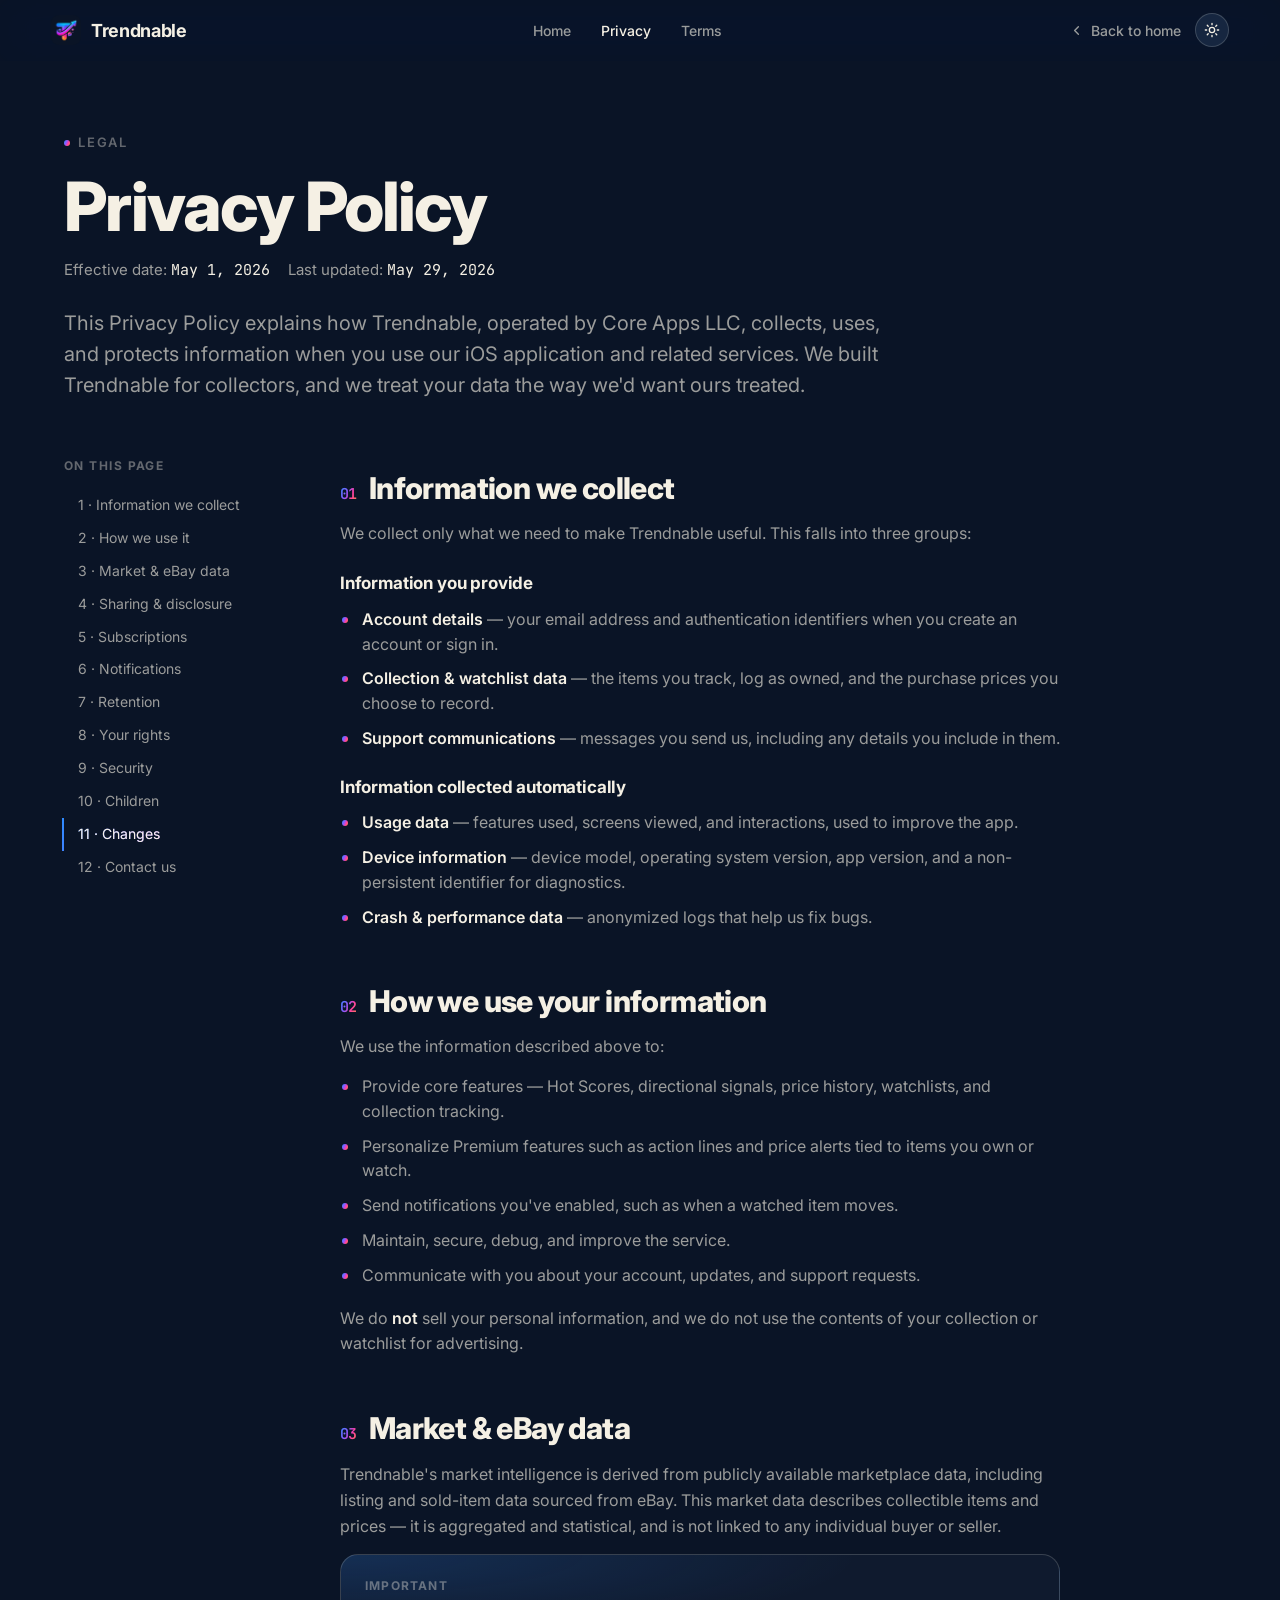
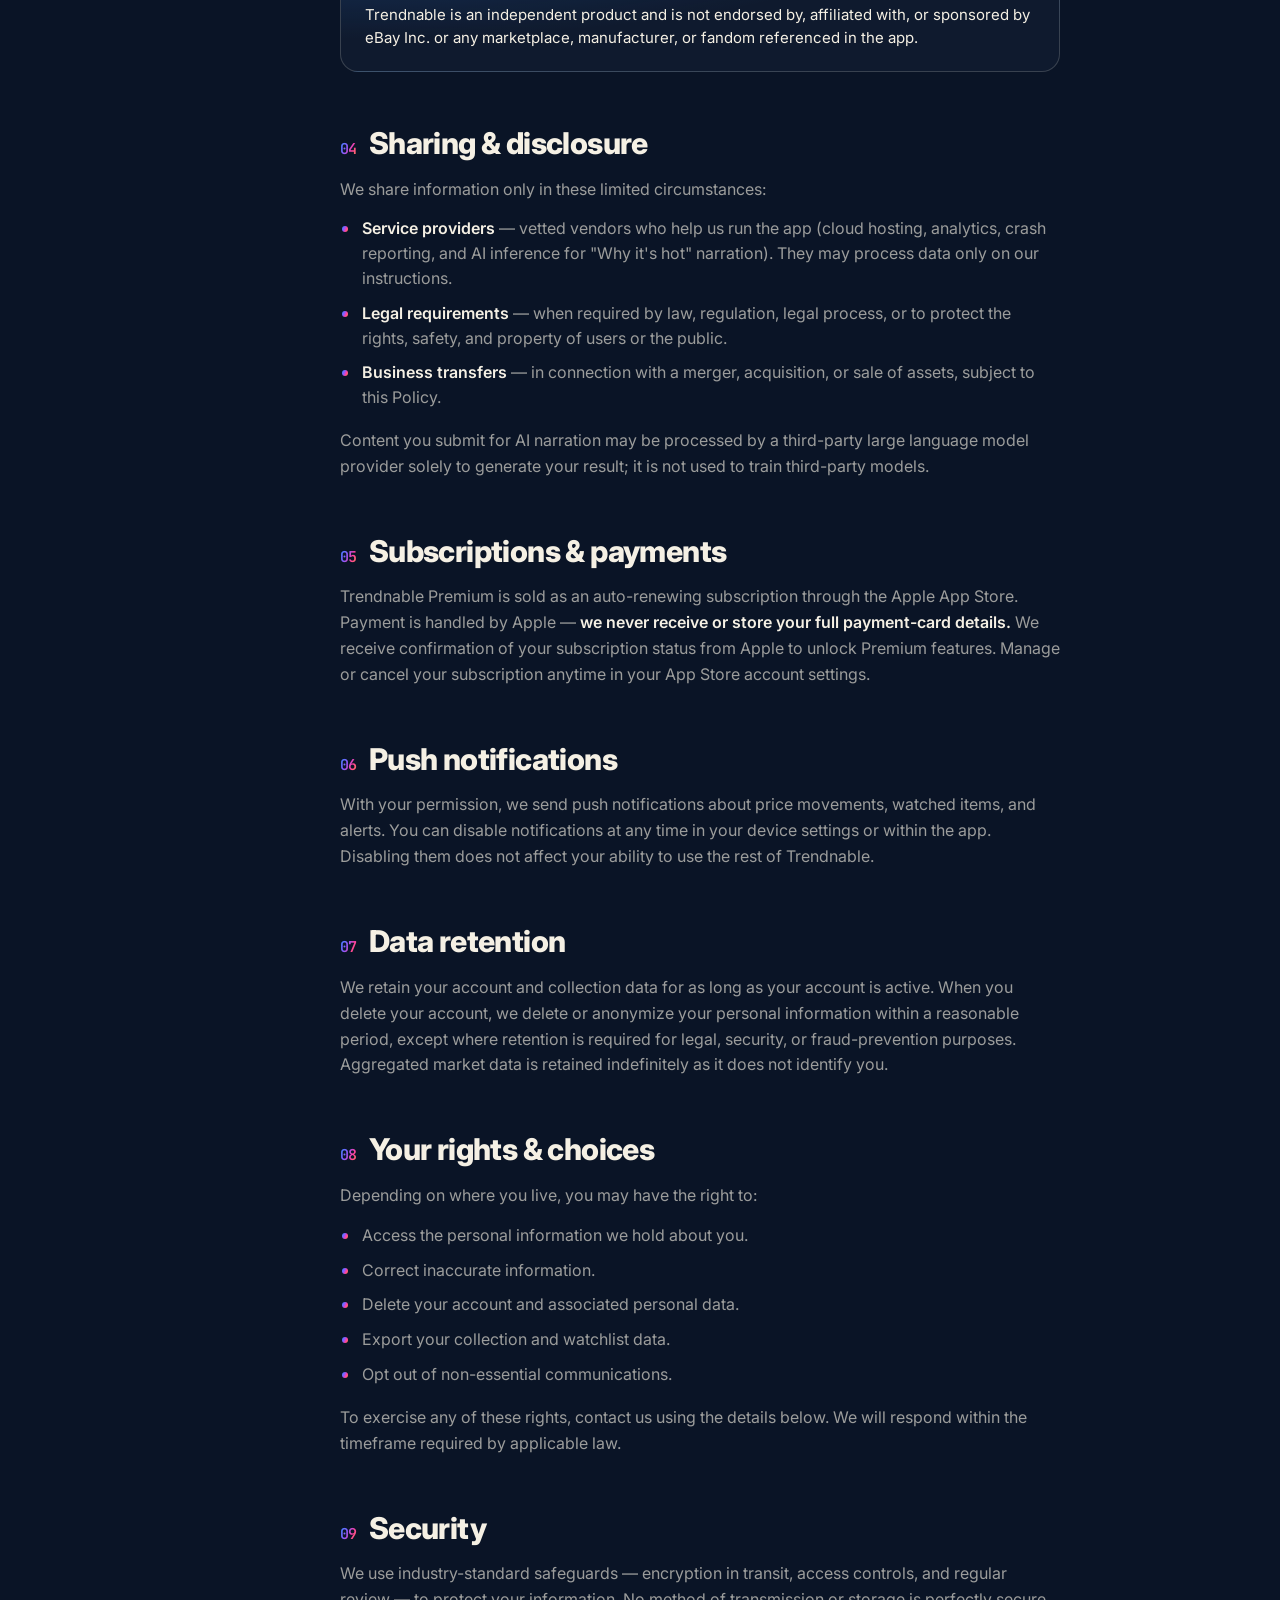
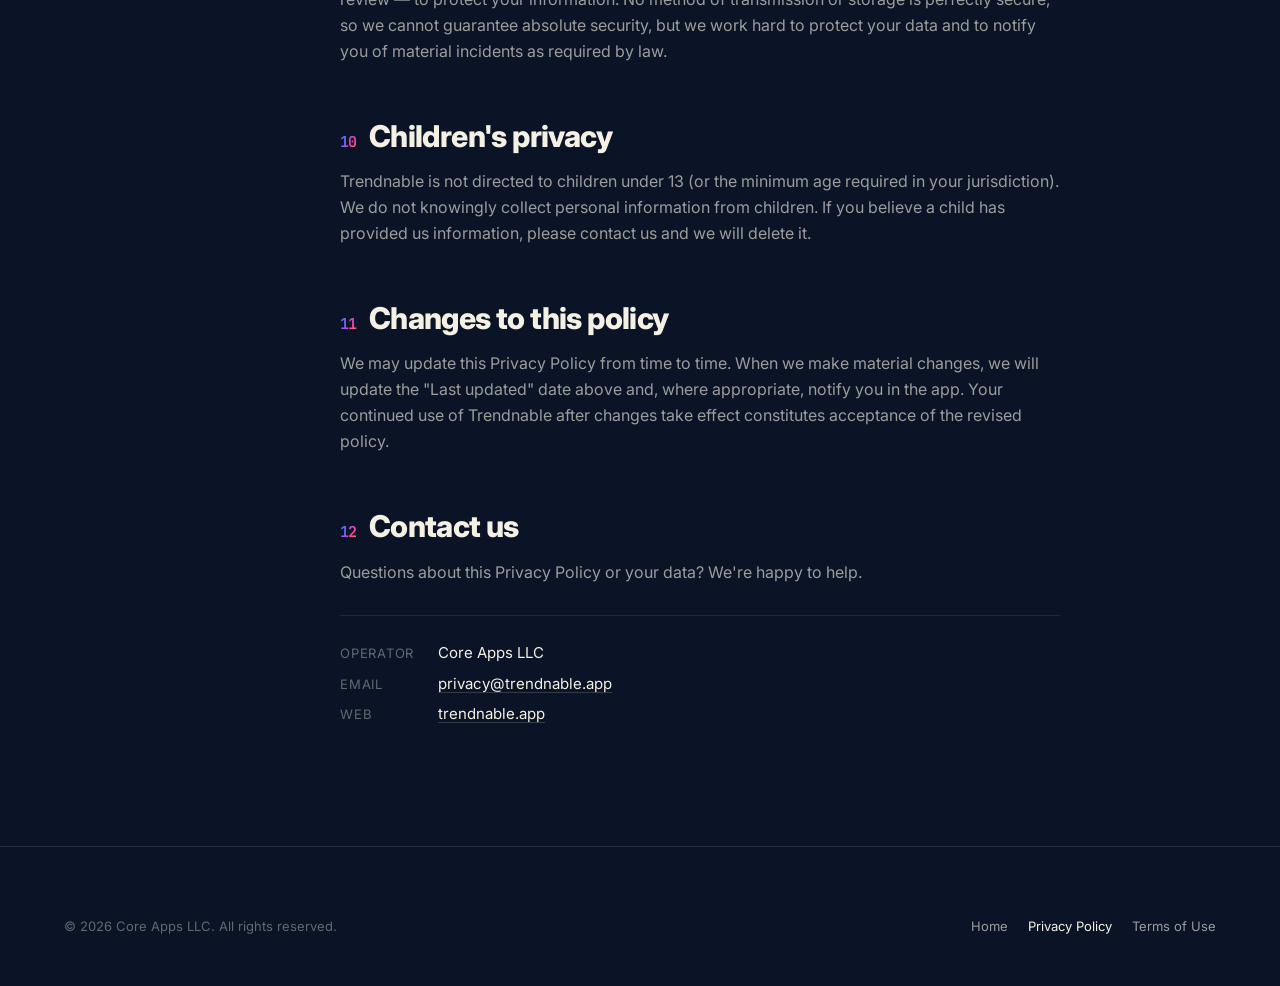
==== privacy.html @ e48bb1de "Initial landing page — Trendnable marketing site with privacy and terms" ====
<!DOCTYPE html>
<html lang="en" data-theme="dark">
<head>
<meta charset="UTF-8" />
<meta name="viewport" content="width=device-width, initial-scale=1.0" />
<title>Privacy Policy — Trendnable</title>
<link rel="icon" href="assets/trendnable-logo.png" />
<link rel="preconnect" href="https://fonts.googleapis.com" />
<link rel="preconnect" href="https://fonts.gstatic.com" crossorigin />
<link href="https://fonts.googleapis.com/css2?family=Inter:wght@400;500;600;700;800;900&family=Fraunces:ital,opsz,wght@1,9..144,400;1,9..144,500&family=JetBrains+Mono:wght@400;500;600;700&display=swap" rel="stylesheet" />
<link rel="stylesheet" href="styles.css" />
</head>
<body>

<nav class="nav" id="nav">
  <div class="nav-inner">
    <a class="nav-brand" href="/">
      <img src="assets/trendnable-logo.png" alt="Trendnable" />
      <span class="name">Trendnable</span>
    </a>
    <div class="nav-links">
      <a href="/">Home</a>
      <a href="/privacy" class="active" aria-current="page">Privacy</a>
      <a href="/terms">Terms</a>
    </div>
    <div class="nav-right">
      <a class="legal-nav-back" href="/">
        <svg width="15" height="15" viewBox="0 0 24 24" fill="none" stroke="currentColor" stroke-width="2.2" stroke-linecap="round" stroke-linejoin="round"><path d="M15 18l-6-6 6-6"></path></svg>
        Back to home
      </a>
      <button class="theme-toggle" id="themeToggle" aria-label="Toggle theme">
        <svg id="themeIcon" width="16" height="16" viewBox="0 0 24 24" fill="none" stroke="currentColor" stroke-width="2" stroke-linecap="round" stroke-linejoin="round"><circle cx="12" cy="12" r="4"></circle><path d="M12 2v2M12 20v2M4.9 4.9l1.4 1.4M17.7 17.7l1.4 1.4M2 12h2M20 12h2M4.9 19.1l1.4-1.4M17.7 6.3l1.4-1.4"></path></svg>
      </button>
    </div>
  </div>
</nav>

<header class="legal-hero">
  <div class="wrap">
    <span class="eyebrow"><span class="dot"></span>Legal</span>
    <h1>Privacy Policy</h1>
    <div class="legal-meta">
      <span>Effective date: <span class="mono">May 1, 2026</span></span>
      <span>Last updated: <span class="mono">May 29, 2026</span></span>
    </div>
    <p class="legal-intro">This Privacy Policy explains how Trendnable, operated by Core Apps LLC, collects, uses, and protects information when you use our iOS application and related services. We built Trendnable for collectors, and we treat your data the way we'd want ours treated.</p>
  </div>
</header>

<div class="wrap">
  <div class="legal-layout">
    <aside class="toc">
      <div class="toc-h">On this page</div>
      <nav id="tocNav">
        <a href="#info">1 · Information we collect</a>
        <a href="#use">2 · How we use it</a>
        <a href="#ebay">3 · Market &amp; eBay data</a>
        <a href="#sharing">4 · Sharing &amp; disclosure</a>
        <a href="#subs">5 · Subscriptions</a>
        <a href="#notif">6 · Notifications</a>
        <a href="#retention">7 · Retention</a>
        <a href="#rights">8 · Your rights</a>
        <a href="#security">9 · Security</a>
        <a href="#children">10 · Children</a>
        <a href="#changes">11 · Changes</a>
        <a href="#contact">12 · Contact us</a>
      </nav>
    </aside>

    <main class="legal-body">
      <section id="info">
        <h2><span class="n">01</span>Information we collect</h2>
        <p>We collect only what we need to make Trendnable useful. This falls into three groups:</p>
        <h3>Information you provide</h3>
        <ul>
          <li><strong>Account details</strong> — your email address and authentication identifiers when you create an account or sign in.</li>
          <li><strong>Collection &amp; watchlist data</strong> — the items you track, log as owned, and the purchase prices you choose to record.</li>
          <li><strong>Support communications</strong> — messages you send us, including any details you include in them.</li>
        </ul>
        <h3>Information collected automatically</h3>
        <ul>
          <li><strong>Usage data</strong> — features used, screens viewed, and interactions, used to improve the app.</li>
          <li><strong>Device information</strong> — device model, operating system version, app version, and a non-persistent identifier for diagnostics.</li>
          <li><strong>Crash &amp; performance data</strong> — anonymized logs that help us fix bugs.</li>
        </ul>
      </section>

      <section id="use">
        <h2><span class="n">02</span>How we use your information</h2>
        <p>We use the information described above to:</p>
        <ul>
          <li>Provide core features — Hot Scores, directional signals, price history, watchlists, and collection tracking.</li>
          <li>Personalize Premium features such as action lines and price alerts tied to items you own or watch.</li>
          <li>Send notifications you've enabled, such as when a watched item moves.</li>
          <li>Maintain, secure, debug, and improve the service.</li>
          <li>Communicate with you about your account, updates, and support requests.</li>
        </ul>
        <p>We do <strong>not</strong> sell your personal information, and we do not use the contents of your collection or watchlist for advertising.</p>
      </section>

      <section id="ebay">
        <h2><span class="n">03</span>Market &amp; eBay data</h2>
        <p>Trendnable's market intelligence is derived from publicly available marketplace data, including listing and sold-item data sourced from eBay. This market data describes collectible items and prices — it is aggregated and statistical, and is not linked to any individual buyer or seller.</p>
        <div class="legal-callout">
          <div class="lc-label">Important</div>
          <p>Trendnable is an independent product and is not endorsed by, affiliated with, or sponsored by eBay Inc. or any marketplace, manufacturer, or fandom referenced in the app.</p>
        </div>
      </section>

      <section id="sharing">
        <h2><span class="n">04</span>Sharing &amp; disclosure</h2>
        <p>We share information only in these limited circumstances:</p>
        <ul>
          <li><strong>Service providers</strong> — vetted vendors who help us run the app (cloud hosting, analytics, crash reporting, and AI inference for "Why it's hot" narration). They may process data only on our instructions.</li>
          <li><strong>Legal requirements</strong> — when required by law, regulation, legal process, or to protect the rights, safety, and property of users or the public.</li>
          <li><strong>Business transfers</strong> — in connection with a merger, acquisition, or sale of assets, subject to this Policy.</li>
        </ul>
        <p>Content you submit for AI narration may be processed by a third-party large language model provider solely to generate your result; it is not used to train third-party models.</p>
      </section>

      <section id="subs">
        <h2><span class="n">05</span>Subscriptions &amp; payments</h2>
        <p>Trendnable Premium is sold as an auto-renewing subscription through the Apple App Store. Payment is handled by Apple — <strong>we never receive or store your full payment-card details.</strong> We receive confirmation of your subscription status from Apple to unlock Premium features. Manage or cancel your subscription anytime in your App Store account settings.</p>
      </section>

      <section id="notif">
        <h2><span class="n">06</span>Push notifications</h2>
        <p>With your permission, we send push notifications about price movements, watched items, and alerts. You can disable notifications at any time in your device settings or within the app. Disabling them does not affect your ability to use the rest of Trendnable.</p>
      </section>

      <section id="retention">
        <h2><span class="n">07</span>Data retention</h2>
        <p>We retain your account and collection data for as long as your account is active. When you delete your account, we delete or anonymize your personal information within a reasonable period, except where retention is required for legal, security, or fraud-prevention purposes. Aggregated market data is retained indefinitely as it does not identify you.</p>
      </section>

      <section id="rights">
        <h2><span class="n">08</span>Your rights &amp; choices</h2>
        <p>Depending on where you live, you may have the right to:</p>
        <ul>
          <li>Access the personal information we hold about you.</li>
          <li>Correct inaccurate information.</li>
          <li>Delete your account and associated personal data.</li>
          <li>Export your collection and watchlist data.</li>
          <li>Opt out of non-essential communications.</li>
        </ul>
        <p>To exercise any of these rights, contact us using the details below. We will respond within the timeframe required by applicable law.</p>
      </section>

      <section id="security">
        <h2><span class="n">09</span>Security</h2>
        <p>We use industry-standard safeguards — encryption in transit, access controls, and regular review — to protect your information. No method of transmission or storage is perfectly secure, so we cannot guarantee absolute security, but we work hard to protect your data and to notify you of material incidents as required by law.</p>
      </section>

      <section id="children">
        <h2><span class="n">10</span>Children's privacy</h2>
        <p>Trendnable is not directed to children under 13 (or the minimum age required in your jurisdiction). We do not knowingly collect personal information from children. If you believe a child has provided us information, please contact us and we will delete it.</p>
      </section>

      <section id="changes">
        <h2><span class="n">11</span>Changes to this policy</h2>
        <p>We may update this Privacy Policy from time to time. When we make material changes, we will update the "Last updated" date above and, where appropriate, notify you in the app. Your continued use of Trendnable after changes take effect constitutes acceptance of the revised policy.</p>
      </section>

      <section id="contact">
        <h2><span class="n">12</span>Contact us</h2>
        <p>Questions about this Privacy Policy or your data? We're happy to help.</p>
        <div class="legal-contact">
          <div class="row"><span class="k">Operator</span><span class="v">Core Apps LLC</span></div>
          <div class="row"><span class="k">Email</span><span class="v"><a href="mailto:privacy@trendnable.app">privacy@trendnable.app</a></span></div>
          <div class="row"><span class="k">Web</span><span class="v"><a href="https://trendnable.app">trendnable.app</a></span></div>
        </div>
      </section>
    </main>
  </div>
</div>

<footer>
  <div class="wrap">
    <div class="foot-bottom" style="border-top:none; margin-top:0; padding-top:0;">
      <span>© 2026 Core Apps LLC. All rights reserved.</span>
      <span style="display:flex; gap:20px; flex-wrap:wrap;">
        <a href="/" style="color:var(--muted); text-decoration:none;">Home</a>
        <a href="/privacy" style="color:var(--text); text-decoration:none;">Privacy Policy</a>
        <a href="/terms" style="color:var(--muted); text-decoration:none;">Terms of Use</a>
      </span>
    </div>
  </div>
</footer>

<script src="legal.js"></script>
</body>
</html>
---- styles.css ----
/* ============================================================
   Trendnable — Landing Page
   Type: Inter (UI) · Fraunces italic (editorial) · JetBrains Mono (numbers)
   ============================================================ */

:root {
  /* Brand */
  --accent: #2563EB;
  --gold: #FFB800;
  --price: #FC792E;

  /* Signature logo gradient */
  --grad: linear-gradient(115deg, #2E8BFF 0%, #8B5BFF 38%, #FF3FA4 64%, #FF8A3D 100%);
  --grad-soft: linear-gradient(115deg, #2E8BFF, #FF3FA4 70%, #FF8A3D);

  /* Dark theme (default) */
  --bg: #0A1426;
  --bg-deep: #070E1C;
  --surface: #0F1A2E;
  --surface-2: #162640;
  --text: #F5F0E4;
  --muted: rgba(245, 240, 228, 0.62);
  --faint: rgba(245, 240, 228, 0.38);
  --hairline: rgba(245, 240, 228, 0.10);
  --hairline-strong: rgba(245, 240, 228, 0.18);
  --pos: #3DD68C;
  --neg: #FF7A6B;
  --nav-bg: rgba(10, 20, 38, 0.72);
  --card-glow: rgba(46, 139, 255, 0.18);
}

[data-theme="light"] {
  --bg: #F7F4ED;
  --bg-deep: #EFEAE0;
  --surface: #FFFFFF;
  --surface-2: #EFEAE0;
  --text: #15171A;
  --muted: rgba(21, 23, 26, 0.62);
  --faint: rgba(21, 23, 26, 0.40);
  --hairline: rgba(21, 23, 26, 0.10);
  --hairline-strong: rgba(21, 23, 26, 0.16);
  --pos: #16A06B;
  --neg: #D04848;
  --nav-bg: rgba(247, 244, 237, 0.72);
  --card-glow: rgba(37, 99, 235, 0.12);
}

* { margin: 0; padding: 0; box-sizing: border-box; }

html { scroll-behavior: smooth; }
@media (prefers-reduced-motion: reduce) { html { scroll-behavior: auto; } }

body {
  font-family: "Inter", -apple-system, BlinkMacSystemFont, sans-serif;
  background: var(--bg);
  color: var(--text);
  -webkit-font-smoothing: antialiased;
  text-rendering: optimizeLegibility;
  overflow-x: hidden;
  transition: background 0.5s ease, color 0.5s ease;
  line-height: 1.5;
}

.mono { font-family: "JetBrains Mono", ui-monospace, monospace; font-feature-settings: "tnum"; }
.serif { font-family: "Fraunces", Georgia, serif; font-style: italic; }

::selection { background: rgba(255, 63, 164, 0.32); color: var(--text); }

/* ---------- Layout helpers ---------- */
.wrap { width: min(1200px, 90vw); margin: 0 auto; }
.narrow { width: min(840px, 90vw); margin: 0 auto; }
section { position: relative; }

.eyebrow {
  font-size: 13px; font-weight: 600; letter-spacing: 0.14em; text-transform: uppercase;
  color: var(--faint);
  display: inline-flex; align-items: center; gap: 8px; white-space: nowrap;
}
.eyebrow .dot { width: 6px; height: 6px; border-radius: 50%; background: var(--grad); }

.grad-text {
  background: var(--grad);
  -webkit-background-clip: text; background-clip: text;
  -webkit-text-fill-color: transparent; color: transparent;
}

/* ---------- Buttons ---------- */
.btn {
  display: inline-flex; align-items: center; gap: 8px;
  font-size: 15px; font-weight: 600; letter-spacing: -0.01em;
  padding: 13px 22px; border-radius: 980px; border: none; cursor: pointer;
  text-decoration: none; color: #fff; position: relative;
  transition: transform 0.25s cubic-bezier(.2,.8,.2,1), box-shadow 0.25s, filter 0.25s;
  white-space: nowrap;
}
.btn-primary { background: var(--grad); color: #fff; box-shadow: 0 8px 30px rgba(255, 63, 164, 0.28); }
.btn-primary:hover { transform: translateY(-2px); filter: brightness(1.06); box-shadow: 0 14px 44px rgba(255, 63, 164, 0.4); }
.btn-ghost { background: var(--surface-2); color: var(--text); border: 1px solid var(--hairline-strong); }
.btn-ghost:hover { transform: translateY(-2px); background: var(--surface); }
.btn-sm { padding: 9px 16px; font-size: 14px; }

/* ---------- Nav ---------- */
.nav {
  position: fixed; top: 0; left: 0; right: 0; z-index: 100;
  backdrop-filter: saturate(180%) blur(20px); -webkit-backdrop-filter: saturate(180%) blur(20px);
  background: var(--nav-bg);
  border-bottom: 1px solid transparent;
  transition: border-color 0.4s, background 0.4s;
}
.nav.scrolled { border-bottom-color: var(--hairline); }
.nav-inner { width: min(1200px, 92vw); margin: 0 auto; height: 60px; display: flex; align-items: center; justify-content: space-between; }
.nav-brand { display: flex; align-items: center; gap: 10px; text-decoration: none; color: var(--text); }
.nav-brand img { width: 30px; height: 30px; border-radius: 8px; }
.nav-brand .name { font-weight: 700; font-size: 18px; letter-spacing: -0.02em; }
.nav-links { display: flex; align-items: center; gap: 30px; }
.nav-links a { color: var(--muted); text-decoration: none; font-size: 14px; font-weight: 500; transition: color 0.2s; }
.nav-links a:hover { color: var(--text); }
.nav-links a.active { color: var(--text); }
.nav-links .sep { width: 1px; height: 16px; background: var(--hairline-strong); }
.nav-right { display: flex; align-items: center; gap: 14px; }
.theme-toggle {
  width: 34px; height: 34px; border-radius: 50%; border: 1px solid var(--hairline-strong);
  background: var(--surface-2); color: var(--text); cursor: pointer; display: grid; place-items: center;
  transition: transform 0.3s, background 0.2s;
}
.theme-toggle:hover { transform: rotate(-20deg); }
@media (max-width: 820px) { .nav-links { display: none; } }

/* ---------- Hero ---------- */
.hero { padding: 150px 0 60px; text-align: center; overflow: hidden; position: relative; }
.hero-glow {
  position: absolute; top: -10%; left: 50%; transform: translateX(-50%);
  width: 1100px; height: 1100px; pointer-events: none; z-index: 0;
  background: radial-gradient(closest-side, var(--card-glow), transparent 70%);
  opacity: 0.9;
}
.hero-inner { position: relative; z-index: 1; }
.hero h1 {
  font-size: clamp(40px, 7vw, 88px); font-weight: 800; letter-spacing: -0.03em;
  line-height: 1.02; max-width: 16ch; margin: 22px auto 0;
}
.hero .sub {
  font-size: clamp(17px, 2.2vw, 22px); color: var(--muted); max-width: 56ch;
  margin: 24px auto 0; line-height: 1.45;
}
.hero-cta { margin-top: 36px; display: flex; gap: 14px; justify-content: center; align-items: center; flex-wrap: wrap; }
.store-badges { margin-top: 22px; display: flex; gap: 14px; justify-content: center; align-items: center; flex-wrap: wrap; }

.store-img { display: inline-block; position: relative; transition: transform 0.25s, filter 0.25s; line-height: 0; }
.store-img img { height: 54px; width: auto; display: block; border-radius: 8px; }
a.store-img:hover { transform: translateY(-2px); filter: brightness(1.08); }
.store-img.soon { cursor: default; }
.store-img.soon img { filter: grayscale(0.35) brightness(0.82); opacity: 0.78; }
.store-img.soon .soon-tag {
  position: absolute; top: -9px; right: -7px; z-index: 2;
  font-size: 10px; font-weight: 800; letter-spacing: 0.06em; text-transform: uppercase;
  background: var(--grad); color: #fff; padding: 3px 8px; border-radius: 980px;
  box-shadow: 0 4px 14px rgba(255,63,164,0.4); white-space: nowrap;
}

/* ---------- Phone frame ---------- */
.phone {
  position: relative; width: 300px; aspect-ratio: 300 / 620;
  border-radius: 46px; padding: 11px;
  background: linear-gradient(160deg, #2a2f3a, #0c0f16);
  box-shadow: 0 50px 110px rgba(0,0,0,0.55), 0 0 0 1px rgba(255,255,255,0.06) inset, 0 2px 0 rgba(255,255,255,0.12);
}
[data-theme="light"] .phone { box-shadow: 0 50px 110px rgba(20,30,50,0.28), 0 0 0 1px rgba(255,255,255,0.5) inset; }
.phone-screen {
  position: relative; width: 100%; height: 100%; border-radius: 36px; overflow: hidden;
  background: var(--bg); color: var(--text);
}

/* Hero device fan (real app screenshots) */
.hero-fan { position: relative; width: 760px; max-width: 100%; height: 690px; margin: 52px auto 0; }
.hero-fan .phone { position: absolute; top: 0; left: 50%; aspect-ratio: 1320 / 2868; }
.hero-fan .phone.center { width: 300px; margin-left: -150px; z-index: 3; }
.hero-fan .phone.left   { width: 252px; margin-left: -339px; top: 66px; transform: rotate(-8deg); z-index: 1; }
.hero-fan .phone.right  { width: 252px; margin-left: 87px;  top: 66px; transform: rotate(8deg);  z-index: 2; }
.real-shot { width: 100%; height: 100%; object-fit: cover; object-position: top center; display: block; }
.hero-fan-cap {
  display: flex; gap: 14px; justify-content: center; align-items: center; flex-wrap: wrap;
  margin: 26px auto 0; font-size: 13px; font-weight: 600; letter-spacing: 0.02em; color: var(--muted);
}
.hero-fan-cap .dotcap { width: 4px; height: 4px; border-radius: 50%; background: var(--grad); flex-shrink: 0; }

@media (max-width: 900px) {
  .hero-fan { transform: scale(0.76); transform-origin: top center; height: 540px; }
  .hero-fan-cap { margin-top: 6px; }
}
@media (max-width: 600px) {
  .hero-fan { transform: none; height: auto; width: auto; }
  .hero-fan .phone.left, .hero-fan .phone.right { display: none; }
  .hero-fan .phone.center { position: relative; left: auto; top: auto; margin: 0 auto; width: min(280px, 78vw); }
}

/* in-app item card */
.icard {
  background: var(--surface); border: 1px solid var(--hairline); border-radius: 16px;
  padding: 12px; margin-bottom: 10px; display: flex; gap: 11px; align-items: center; position: relative; overflow: hidden;
}
.icard .thumb { width: 50px; height: 50px; border-radius: 11px; flex-shrink: 0; display: grid; place-items: center; font-size: 22px; }
.icard .meta { flex: 1; min-width: 0; }
.icard .meta .t { font-size: 13px; font-weight: 700; letter-spacing: -0.01em; white-space: nowrap; overflow: hidden; text-overflow: ellipsis; }
.icard .meta .s { font-size: 11px; color: var(--muted); margin-top: 2px; }
.icard .price-col { text-align: right; flex-shrink: 0; }
.icard .price-col .p { font-size: 14px; font-weight: 700; }

.score-pill {
  display: inline-flex; align-items: center; gap: 4px; font-weight: 800; font-size: 13px;
  padding: 5px 9px; border-radius: 9px; line-height: 1;
}
.score-pill.hot { background: linear-gradient(135deg, #FFB800, #FC792E); color: #1a1205; }
.score-pill.warm { background: rgba(61, 214, 140, 0.16); color: var(--pos); }
.score-pill.cool { background: rgba(255, 122, 107, 0.16); color: var(--neg); }

.sig {
  display: inline-flex; align-items: center; gap: 5px; font-size: 10px; font-weight: 700;
  padding: 4px 8px; border-radius: 7px; letter-spacing: 0.01em;
}
.sig .led { width: 6px; height: 6px; border-radius: 50%; }
.sig.rising { background: rgba(61,214,140,0.14); color: var(--pos); }
.sig.rising .led { background: var(--pos); box-shadow: 0 0 8px var(--pos); }
.sig.holding { background: rgba(255,184,0,0.16); color: #FFB800; }
.sig.holding .led { background: #FFB800; }
.sig.cooling { background: rgba(252,121,46,0.16); color: var(--price); }
.sig.cooling .led { background: var(--price); }
.sig.falling { background: rgba(255,122,107,0.16); color: var(--neg); }
.sig.falling .led { background: var(--neg); }

/* ---------- Generic section ---------- */
.section-pad { padding: clamp(80px, 12vh, 150px) 0; }
.section-head { text-align: center; max-width: 760px; margin: 0 auto 60px; }
.section-head h2 {
  font-size: clamp(32px, 5vw, 60px); font-weight: 800; letter-spacing: -0.03em; line-height: 1.05; margin-top: 16px;
}
.section-head p { font-size: clamp(16px, 2vw, 20px); color: var(--muted); margin-top: 18px; line-height: 1.5; }

/* ---------- Hot score showcase ---------- */
.hotscore-grid { display: grid; grid-template-columns: 1.05fr 0.95fr; gap: 60px; align-items: center; }
@media (max-width: 920px) { .hotscore-grid { grid-template-columns: 1fr; gap: 44px; } }
.bigscore {
  position: relative; aspect-ratio: 1; width: min(440px, 80vw); margin: 0 auto;
  display: grid; place-items: center; border-radius: 50%;
}
.bigscore .ring { position: absolute; inset: 0; }
.bigscore .num { font-size: clamp(90px, 16vw, 150px); font-weight: 800; letter-spacing: -0.04em; line-height: 1; }
.bigscore .lbl { font-size: 13px; letter-spacing: 0.18em; text-transform: uppercase; color: var(--faint); margin-top: 6px; }
.flame-tag {
  position: absolute; top: 6%; right: 4%; background: linear-gradient(135deg, #FFB800, #FC792E);
  color: #1a1205; font-weight: 800; font-size: 13px; padding: 8px 14px; border-radius: 980px;
  display: flex; align-items: center; gap: 6px; box-shadow: 0 10px 30px rgba(252,121,46,0.4);
}
.factor-list { display: flex; flex-direction: column; gap: 18px; margin-top: 30px; }
.factor { display: flex; gap: 16px; align-items: flex-start; }
.factor .fi { width: 42px; height: 42px; border-radius: 12px; flex-shrink: 0; display: grid; place-items: center; background: var(--surface-2); }
.factor .ft { font-size: 16px; font-weight: 700; letter-spacing: -0.01em; }
.factor .fd { font-size: 14px; color: var(--muted); margin-top: 2px; }

/* ---------- Feature cards ---------- */
.feature-grid { display: grid; grid-template-columns: repeat(2, 1fr); gap: 22px; }
@media (max-width: 820px) { .feature-grid { grid-template-columns: 1fr; } }
.fcard {
  background: var(--surface); border: 1px solid var(--hairline); border-radius: 26px;
  padding: 34px; position: relative; overflow: hidden;
  transition: transform 0.4s cubic-bezier(.2,.8,.2,1), border-color 0.4s;
}
.fcard:hover { transform: translateY(-4px); border-color: var(--hairline-strong); }
.fcard h3 { font-size: 26px; font-weight: 800; letter-spacing: -0.02em; }
.fcard p { color: var(--muted); margin-top: 12px; font-size: 16px; line-height: 1.5; }
.fcard.span2 { grid-column: span 2; }
@media (max-width: 820px) { .fcard.span2 { grid-column: span 1; } }

/* Signal badges grid */
.sig-row { display: flex; flex-wrap: wrap; gap: 12px; margin-top: 28px; }
.sig-big {
  display: flex; align-items: center; gap: 12px; padding: 16px 20px; border-radius: 18px;
  border: 1px solid var(--hairline); background: var(--surface); flex: 1 1 200px;
  transition: transform 0.3s, border-color 0.3s;
}
.sig-big:hover { transform: translateY(-3px); }
.sig-big .led { width: 12px; height: 12px; border-radius: 50%; flex-shrink: 0; }
.sig-big .st { font-weight: 700; font-size: 17px; }
.sig-big .sd { font-size: 13px; color: var(--muted); }

.patterns { display: flex; flex-wrap: wrap; gap: 9px; margin-top: 26px; }
.pattern-chip {
  font-size: 13px; font-weight: 500; padding: 8px 14px; border-radius: 980px;
  border: 1px solid var(--hairline); color: var(--muted); background: var(--surface);
}

/* ---------- Sparkline price section ---------- */
.price-grid { display: grid; grid-template-columns: 1fr 1fr; gap: 56px; align-items: center; }
@media (max-width: 920px) { .price-grid { grid-template-columns: 1fr; gap: 40px; } }
.spark-card {
  background: var(--surface); border: 1px solid var(--hairline); border-radius: 28px; padding: 30px;
}
.spark-card .row { display: flex; justify-content: space-between; align-items: flex-start; }
.spark-stats { display: grid; grid-template-columns: repeat(4, 1fr); gap: 10px; margin-top: 24px; padding-top: 22px; border-top: 1px solid var(--hairline); }
.spark-stats .stat .k { font-size: 11px; text-transform: uppercase; letter-spacing: 0.08em; color: var(--faint); }
.spark-stats .stat .v { font-size: 19px; font-weight: 700; margin-top: 5px; }

/* ---------- Categories ---------- */
.cat-grid { display: grid; grid-template-columns: repeat(4, 1fr); gap: 16px; }
@media (max-width: 920px) { .cat-grid { grid-template-columns: repeat(2, 1fr); } }
@media (max-width: 520px) { .cat-grid { grid-template-columns: 1fr; } }
.cat {
  border-radius: 22px; padding: 24px; min-height: 160px; position: relative; overflow: hidden;
  border: 1px solid var(--hairline); display: flex; flex-direction: column; justify-content: space-between;
  cursor: default; transition: transform 0.4s cubic-bezier(.2,.8,.2,1);
}
.cat:hover { transform: translateY(-5px) scale(1.01); }
.cat .glyph { font-size: 30px; }
.cat .cname { font-size: 19px; font-weight: 800; letter-spacing: -0.02em; }
.cat .cdesc { font-size: 13px; opacity: 0.82; margin-top: 4px; }
.cat .ccount { font-size: 12px; font-weight: 600; opacity: 0.7; }

.fandom-row { display: flex; flex-wrap: wrap; gap: 10px; justify-content: center; margin-top: 40px; }
.fandom-chip {
  font-size: 14px; font-weight: 600; padding: 9px 18px; border-radius: 980px;
  border: 1px solid var(--hairline-strong); background: var(--surface); color: var(--text);
  transition: transform 0.25s, background 0.25s;
}
.fandom-chip:hover { transform: translateY(-2px); background: var(--surface-2); }

/* ---------- Pricing ---------- */
.price-cards { display: grid; grid-template-columns: 1fr 1fr; gap: 22px; max-width: 880px; margin: 0 auto; }
@media (max-width: 760px) { .price-cards { grid-template-columns: 1fr; } }
.plan {
  border-radius: 28px; padding: 36px; border: 1px solid var(--hairline); background: var(--surface); position: relative; overflow: hidden;
}
.plan.premium { border: 1px solid transparent; background:
  linear-gradient(var(--surface), var(--surface)) padding-box,
  var(--grad) border-box; }
.plan .pname { font-size: 14px; font-weight: 700; letter-spacing: 0.1em; text-transform: uppercase; color: var(--muted); }
.plan .pprice { font-size: 44px; font-weight: 800; letter-spacing: -0.03em; margin-top: 10px; }
.plan .pprice small { font-size: 16px; font-weight: 500; color: var(--muted); }
.plan ul { list-style: none; margin-top: 24px; display: flex; flex-direction: column; gap: 13px; }
.plan li { display: flex; gap: 11px; align-items: flex-start; font-size: 15px; color: var(--text); }
.plan li.off { color: var(--faint); }
.plan li .ck { flex-shrink: 0; margin-top: 2px; }
.plan .badge-prem {
  position: absolute; top: 22px; right: 24px; font-size: 11px; font-weight: 800; letter-spacing: 0.08em;
  text-transform: uppercase; padding: 5px 11px; border-radius: 980px; background: var(--grad); color: #fff;
}

/* ---------- Final CTA ---------- */
.finalcta {
  text-align: center; border-radius: 40px; padding: clamp(60px, 9vw, 110px) 30px;
  position: relative; overflow: hidden; border: 1px solid var(--hairline);
  background: radial-gradient(120% 120% at 50% 0%, rgba(46,139,255,0.16), transparent 60%), var(--surface);
}
.finalcta h2 { font-size: clamp(34px, 6vw, 72px); font-weight: 800; letter-spacing: -0.03em; line-height: 1.04; }
.finalcta p { color: var(--muted); font-size: clamp(17px, 2.2vw, 22px); margin: 20px auto 0; max-width: 50ch; }

/* ---------- Footer ---------- */
footer { padding: 70px 0 50px; border-top: 1px solid var(--hairline); margin-top: 40px; }
.foot-grid { display: flex; justify-content: space-between; flex-wrap: wrap; gap: 30px; }
.foot-brand { max-width: 280px; }
.foot-brand .row { display: flex; align-items: center; gap: 10px; }
.foot-brand img { width: 32px; height: 32px; border-radius: 9px; }
.foot-brand p { color: var(--muted); font-size: 14px; margin-top: 14px; line-height: 1.5; }
.foot-col h4 { font-size: 13px; font-weight: 700; letter-spacing: 0.04em; margin-bottom: 14px; }
.foot-col a { display: block; color: var(--muted); text-decoration: none; font-size: 14px; margin-bottom: 10px; transition: color 0.2s; }
.foot-col a:hover { color: var(--text); }
.foot-bottom { margin-top: 50px; padding-top: 24px; border-top: 1px solid var(--hairline); display: flex; justify-content: space-between; flex-wrap: wrap; gap: 12px; color: var(--faint); font-size: 13px; }

/* ---------- Scroll reveal ---------- */
.reveal { opacity: 0; transform: translateY(28px); transition: opacity 0.9s cubic-bezier(.2,.8,.2,1), transform 0.9s cubic-bezier(.2,.8,.2,1); }
.reveal.in { opacity: 1; transform: none; }
.reveal.d1 { transition-delay: 0.08s; }
.reveal.d2 { transition-delay: 0.16s; }
.reveal.d3 { transition-delay: 0.24s; }
@media (prefers-reduced-motion: reduce) { .reveal { opacity: 1; transform: none; transition: none; } }

/* float anim for hero phone */
@keyframes floaty { 0%,100% { transform: translateY(0); } 50% { transform: translateY(-14px); } }
.floaty { animation: floaty 6s ease-in-out infinite; }
@media (prefers-reduced-motion: reduce) { .floaty { animation: none; } }

@keyframes ticker { 0% { transform: translateX(0); } 100% { transform: translateX(-50%); } }

/* ============================================================
   Legal pages (Privacy / Terms)
   ============================================================ */
.legal-nav-back {
  display: inline-flex; align-items: center; gap: 7px; color: var(--muted);
  text-decoration: none; font-size: 14px; font-weight: 500; transition: color 0.2s;
}
.legal-nav-back:hover { color: var(--text); }
.legal-hero { padding: 128px 0 0; }
.legal-hero .eyebrow { margin-bottom: 18px; }
.legal-hero h1 { font-size: clamp(38px, 6vw, 68px); font-weight: 800; letter-spacing: -0.03em; line-height: 1.04; }
.legal-meta { margin-top: 18px; color: var(--muted); font-size: 15px; display: flex; flex-wrap: wrap; gap: 6px 18px; }
.legal-meta .mono { color: var(--text); }
.legal-intro { font-size: clamp(17px, 2vw, 20px); color: var(--muted); line-height: 1.55; margin-top: 26px; max-width: 64ch; }

.legal-layout { display: grid; grid-template-columns: 220px 1fr; gap: 56px; padding: 56px 0 40px; align-items: start; }
@media (max-width: 880px) { .legal-layout { grid-template-columns: 1fr; gap: 8px; } }

.toc { position: sticky; top: 90px; }
@media (max-width: 880px) {
  .toc { position: static; border: 1px solid var(--hairline); border-radius: 16px; padding: 18px 20px; background: var(--surface); margin-bottom: 20px; }
}
.toc .toc-h { font-size: 12px; font-weight: 700; letter-spacing: 0.12em; text-transform: uppercase; color: var(--faint); margin-bottom: 14px; }
.toc a { display: block; color: var(--muted); text-decoration: none; font-size: 14px; line-height: 1.35; padding: 7px 0; border-left: 2px solid transparent; padding-left: 14px; margin-left: -2px; transition: color 0.2s, border-color 0.2s; }
.toc a:hover { color: var(--text); }
.toc a.active { color: var(--text); border-left-color: transparent; background: var(--grad); -webkit-background-clip: text; background-clip: text; }
.toc a.active { border-image: var(--grad) 1; border-left: 2px solid; }

.legal-body { max-width: 720px; }
.legal-body section { padding-top: 14px; margin-bottom: 40px; scroll-margin-top: 90px; }
.legal-body h2 { font-size: clamp(22px, 3vw, 30px); font-weight: 800; letter-spacing: -0.02em; line-height: 1.15; margin-bottom: 16px; display: flex; align-items: baseline; gap: 12px; }
.legal-body h2 .n { font-family: "JetBrains Mono", monospace; font-size: 15px; font-weight: 600; color: transparent; background: var(--grad); -webkit-background-clip: text; background-clip: text; flex-shrink: 0; }
.legal-body h3 { font-size: 17px; font-weight: 700; margin: 24px 0 10px; letter-spacing: -0.01em; }
.legal-body p { color: var(--muted); font-size: 16px; line-height: 1.62; margin-bottom: 14px; }
.legal-body p strong, .legal-body li strong { color: var(--text); font-weight: 600; }
.legal-body ul { list-style: none; margin: 4px 0 18px; display: flex; flex-direction: column; gap: 10px; }
.legal-body li { color: var(--muted); font-size: 16px; line-height: 1.55; padding-left: 22px; position: relative; }
.legal-body li::before { content: ""; position: absolute; left: 2px; top: 10px; width: 6px; height: 6px; border-radius: 50%; background: var(--grad); }
.legal-body a { color: var(--text); text-decoration: underline; text-decoration-color: var(--hairline-strong); text-underline-offset: 3px; }
.legal-body a:hover { text-decoration-color: currentColor; }

.legal-callout {
  border: 1px solid var(--hairline-strong); border-radius: 18px; padding: 22px 24px; margin: 8px 0 22px;
  background: radial-gradient(120% 120% at 0% 0%, var(--card-glow), transparent 60%), var(--surface);
}
.legal-callout .lc-label { font-size: 12px; font-weight: 700; letter-spacing: 0.1em; text-transform: uppercase; color: var(--faint); margin-bottom: 8px; }
.legal-callout p { color: var(--text); margin: 0; font-size: 15px; line-height: 1.55; }

.legal-contact { border-top: 1px solid var(--hairline); margin-top: 30px; padding-top: 26px; }
.legal-contact .row { display: flex; gap: 10px; align-items: baseline; font-size: 15px; margin-bottom: 8px; }
.legal-contact .k { color: var(--faint); width: 88px; flex-shrink: 0; font-size: 13px; text-transform: uppercase; letter-spacing: 0.06em; }
.legal-contact .v { color: var(--text); }
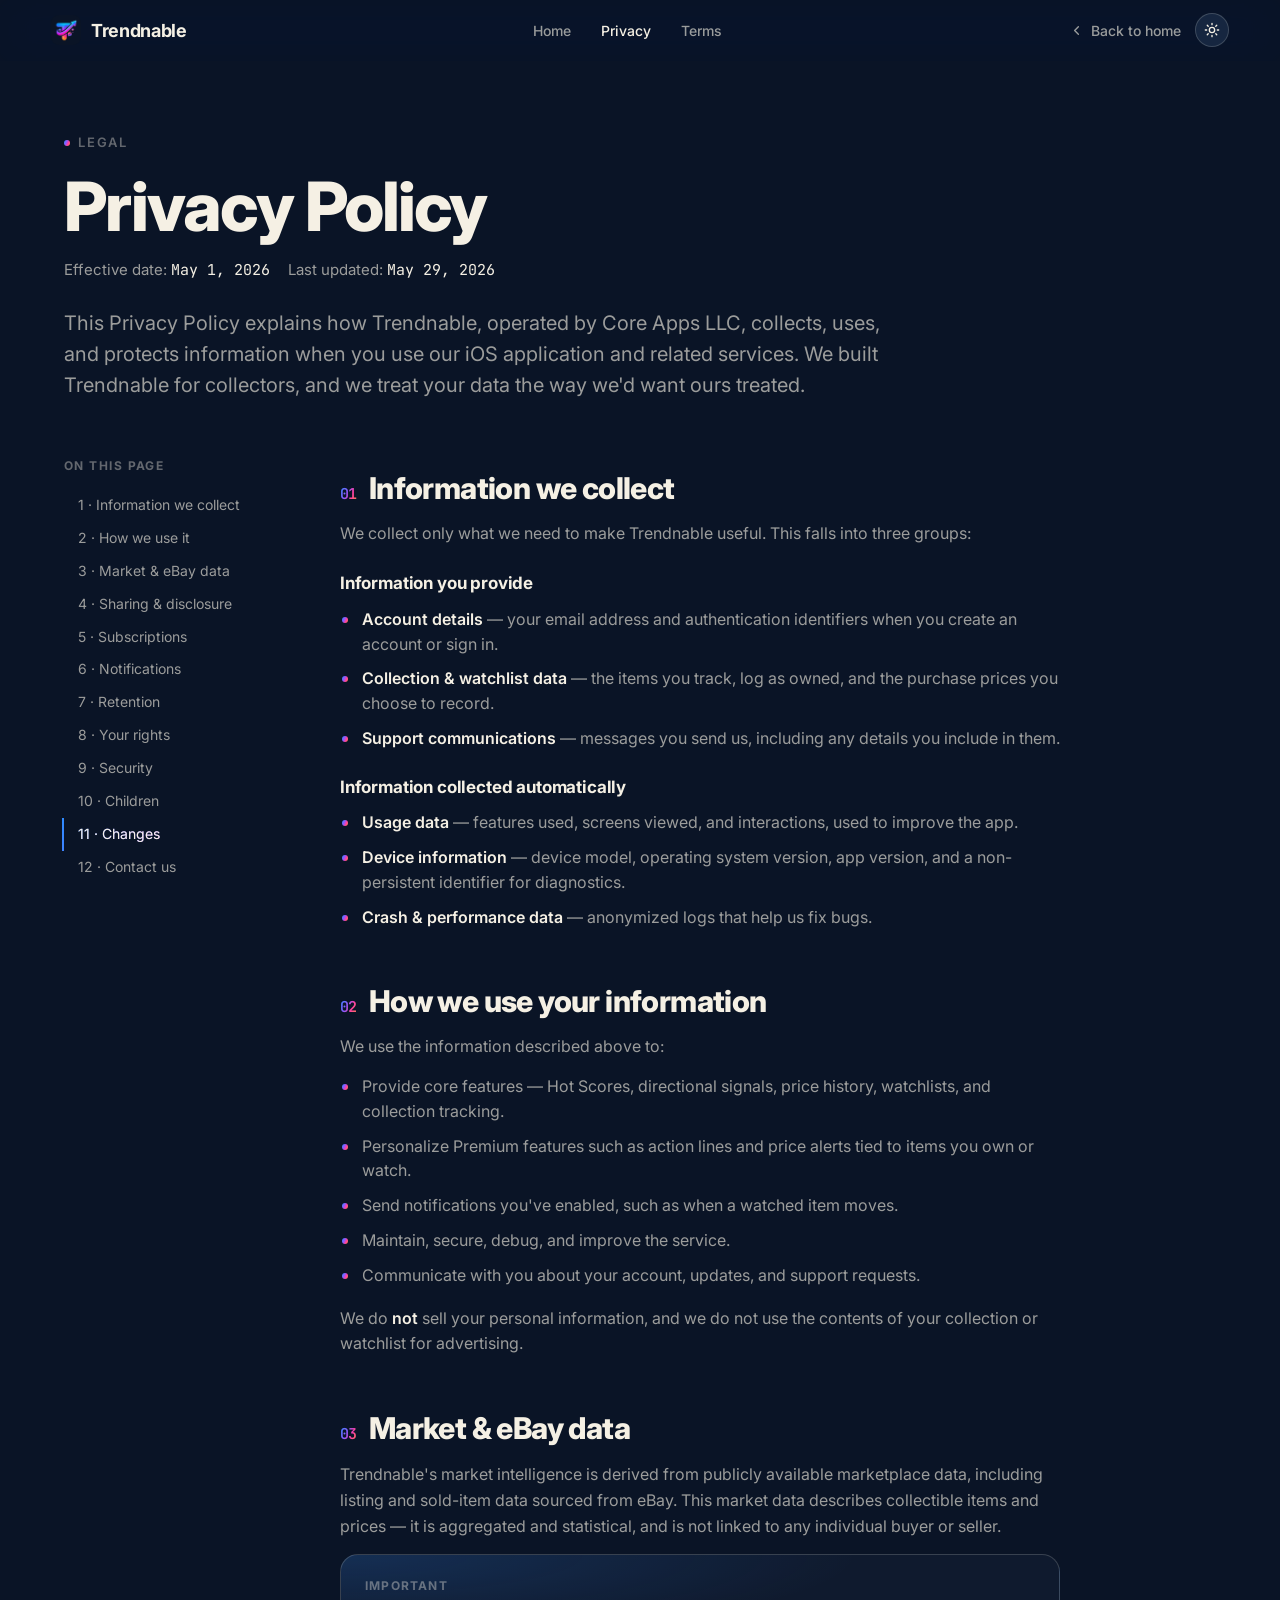
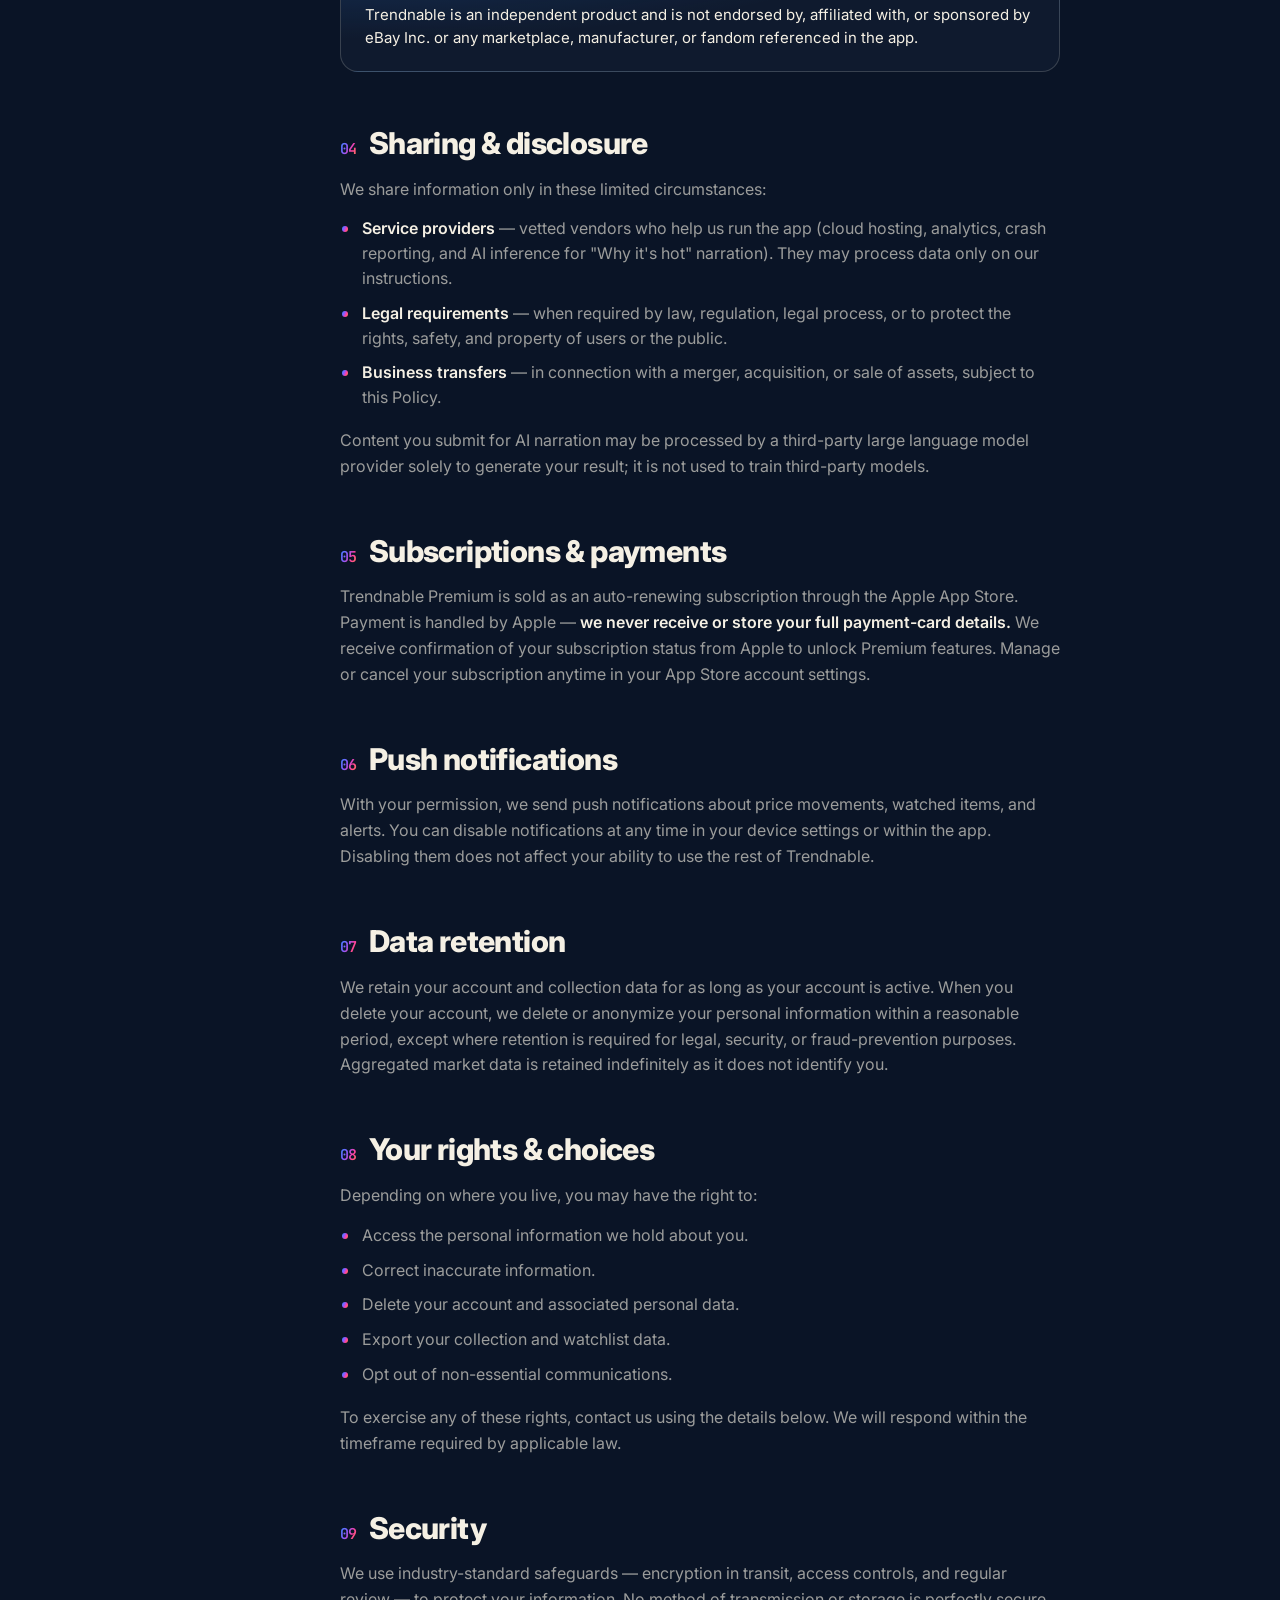
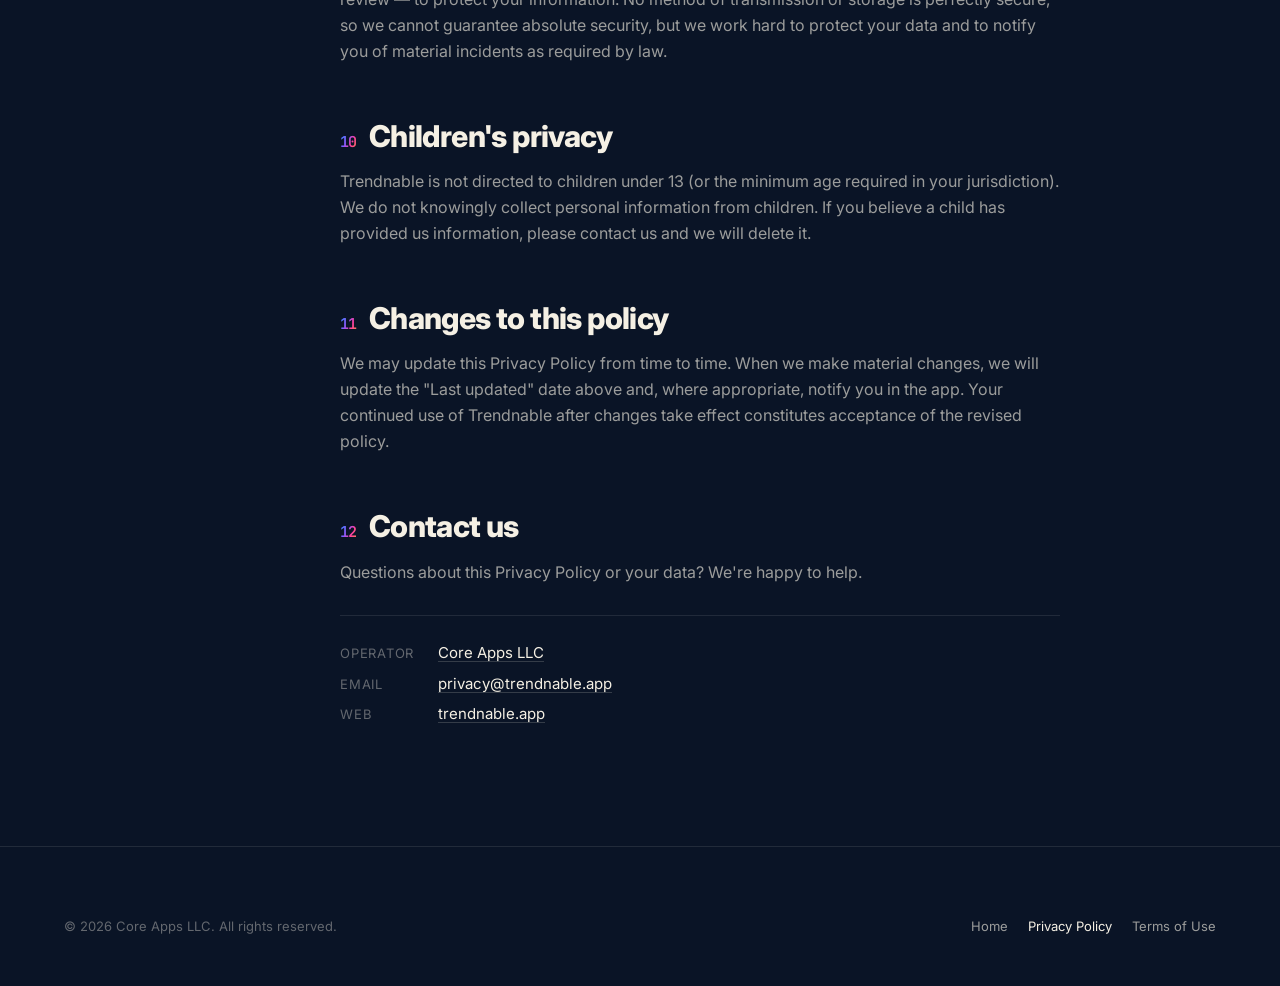
==== commit b32e244e: "Link Core Apps LLC to thecoreapps.com across all pages and SEO files" ====
--- a/privacy.html
+++ b/privacy.html
@@ -165,7 +165,7 @@
         <h2><span class="n">12</span>Contact us</h2>
         <p>Questions about this Privacy Policy or your data? We're happy to help.</p>
         <div class="legal-contact">
-          <div class="row"><span class="k">Operator</span><span class="v">Core Apps LLC</span></div>
+          <div class="row"><span class="k">Operator</span><span class="v"><a href="http://thecoreapps.com/" target="_blank" rel="noopener">Core Apps LLC</a></span></div>
           <div class="row"><span class="k">Email</span><span class="v"><a href="mailto:privacy@trendnable.app">privacy@trendnable.app</a></span></div>
           <div class="row"><span class="k">Web</span><span class="v"><a href="https://trendnable.app">trendnable.app</a></span></div>
         </div>
@@ -177,7 +177,7 @@
 <footer>
   <div class="wrap">
     <div class="foot-bottom" style="border-top:none; margin-top:0; padding-top:0;">
-      <span>© 2026 Core Apps LLC. All rights reserved.</span>
+      <span>© 2026 <a href="http://thecoreapps.com/" target="_blank" rel="noopener" style="color:inherit; text-decoration:none;">Core Apps LLC</a>. All rights reserved.</span>
       <span style="display:flex; gap:20px; flex-wrap:wrap;">
         <a href="/" style="color:var(--muted); text-decoration:none;">Home</a>
         <a href="/privacy" style="color:var(--text); text-decoration:none;">Privacy Policy</a>
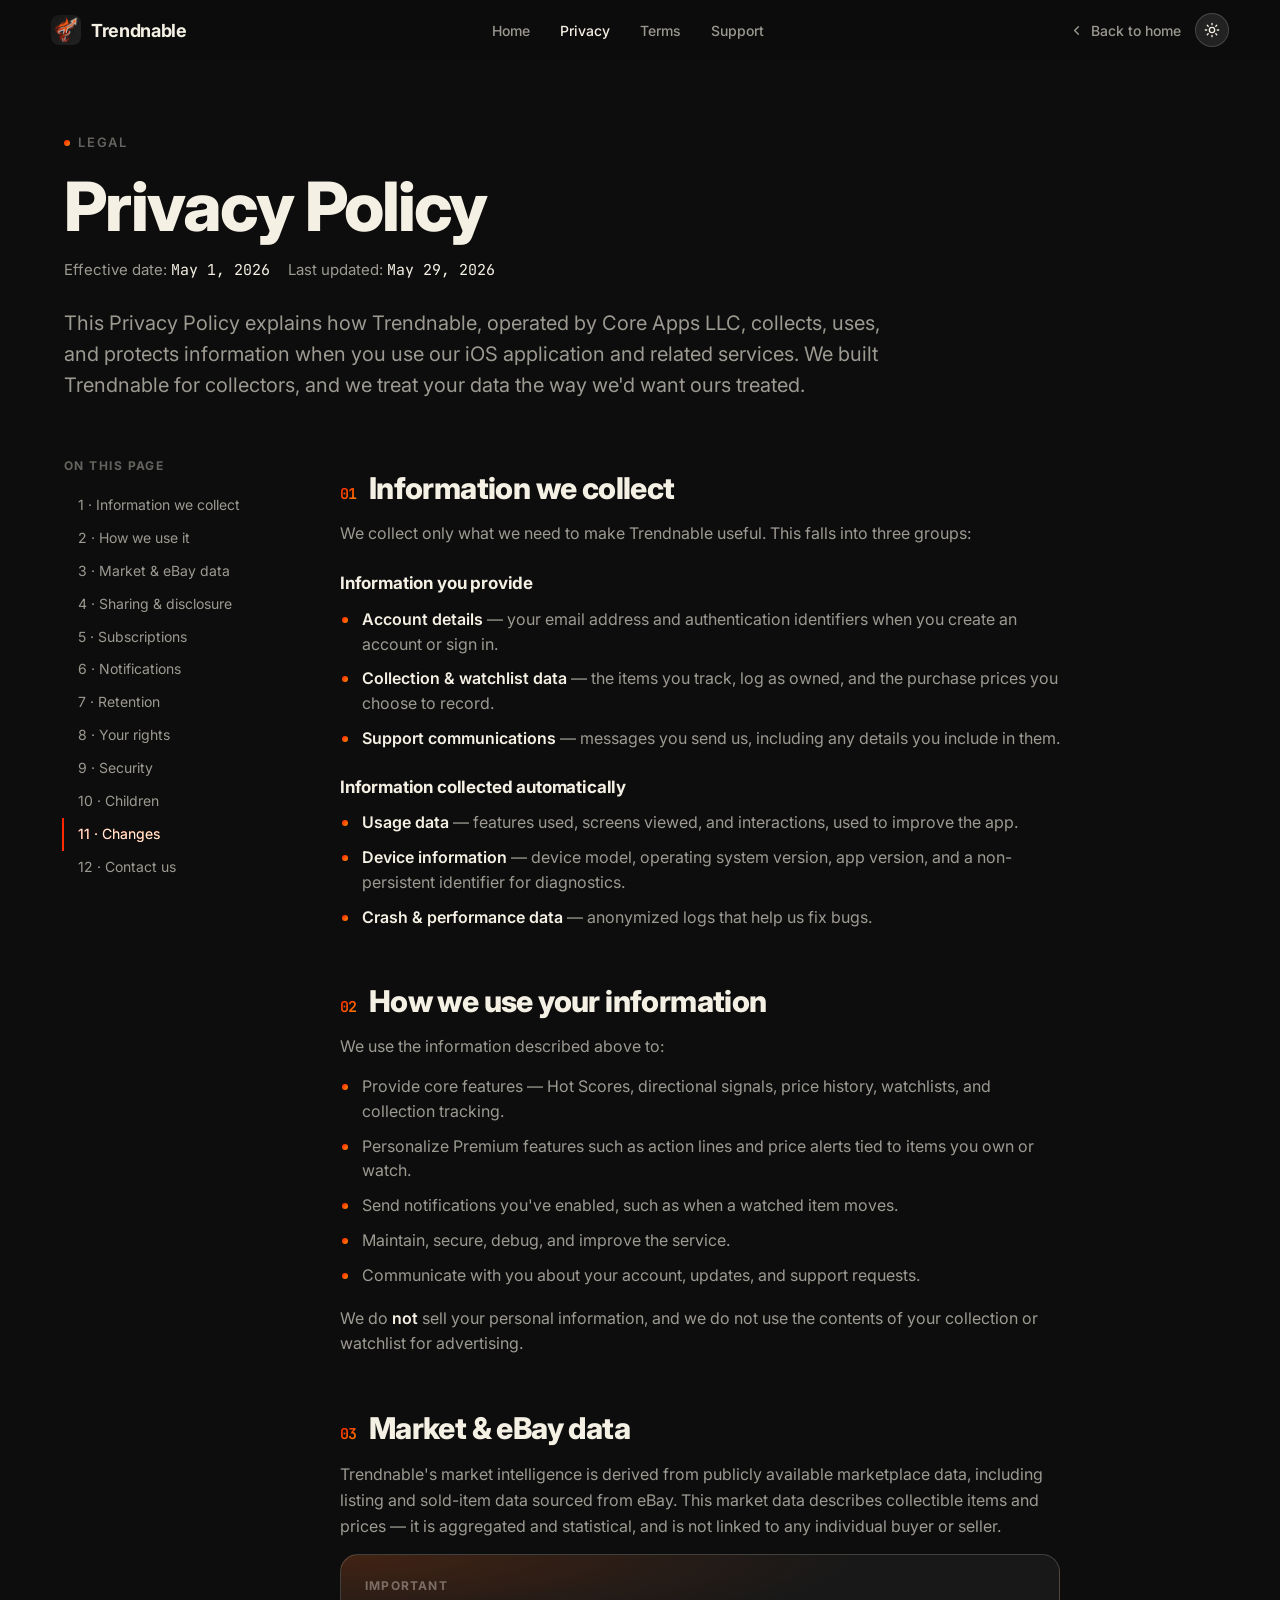
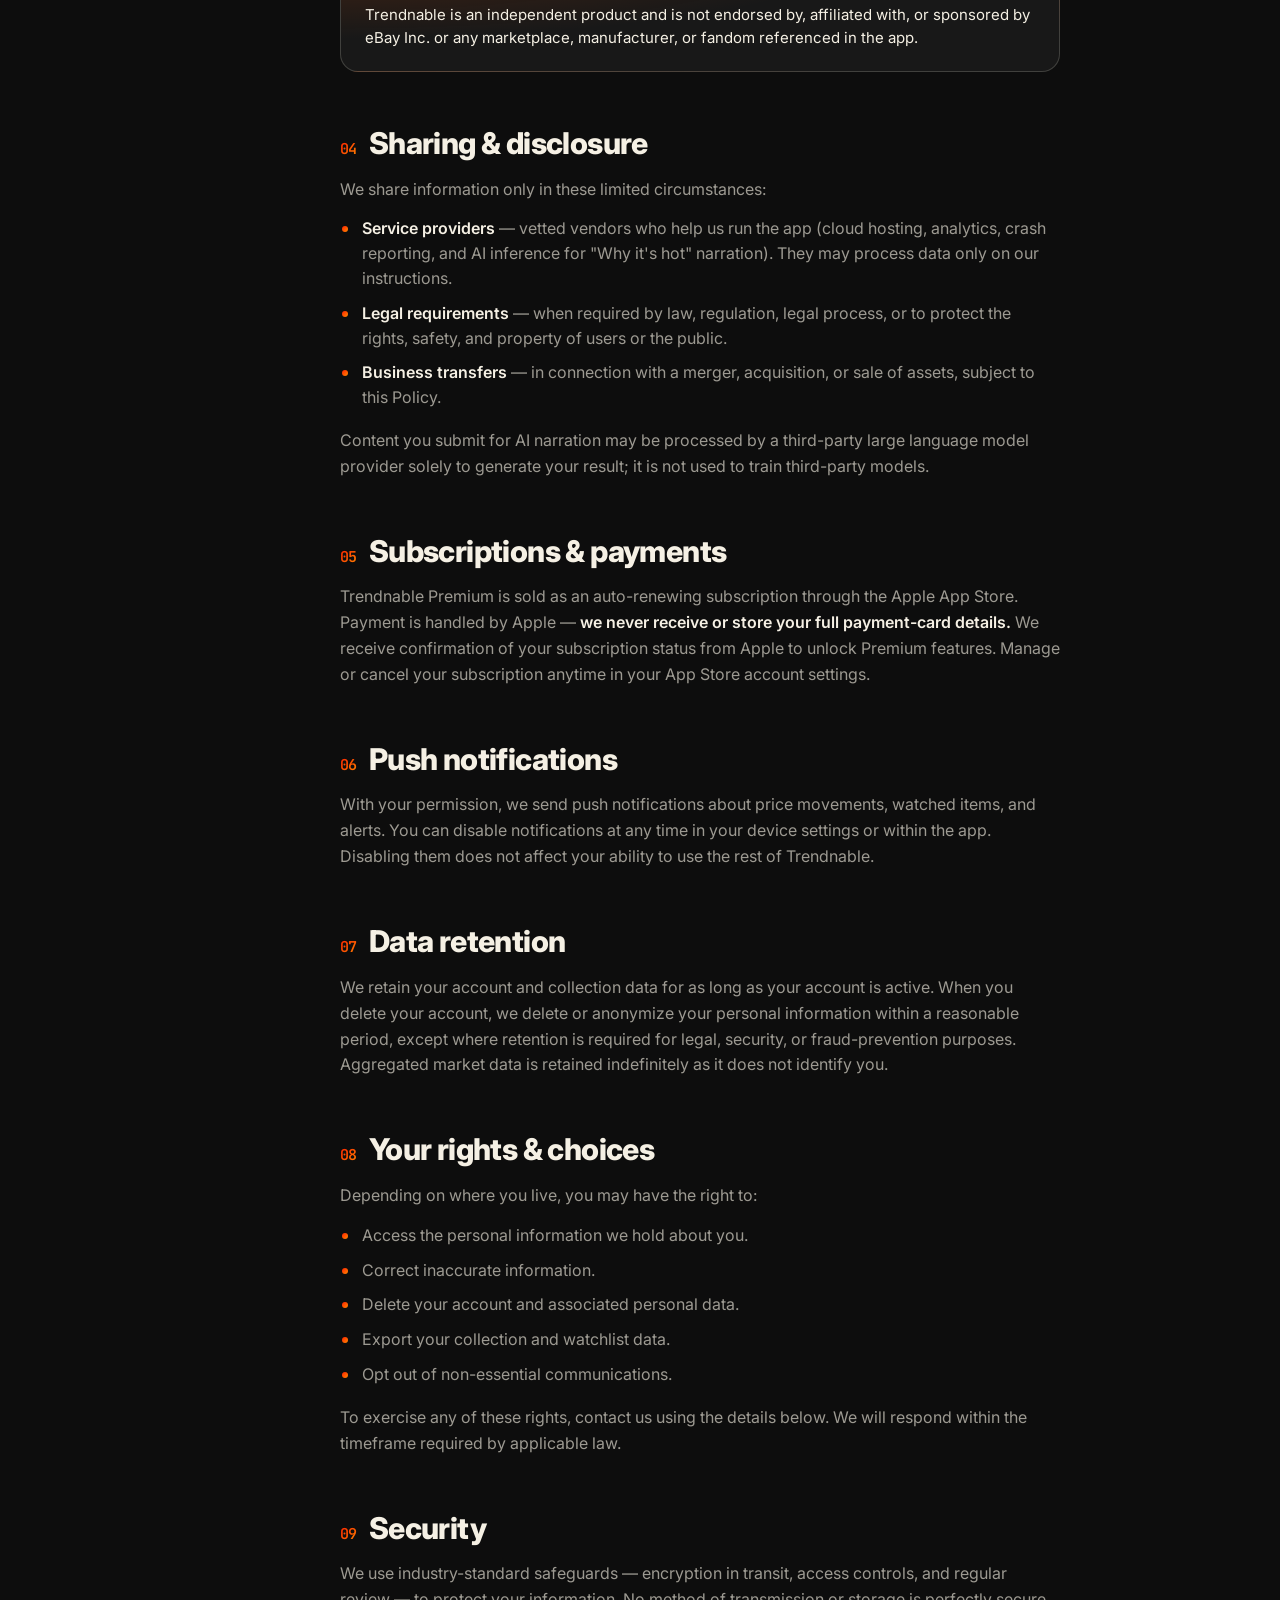
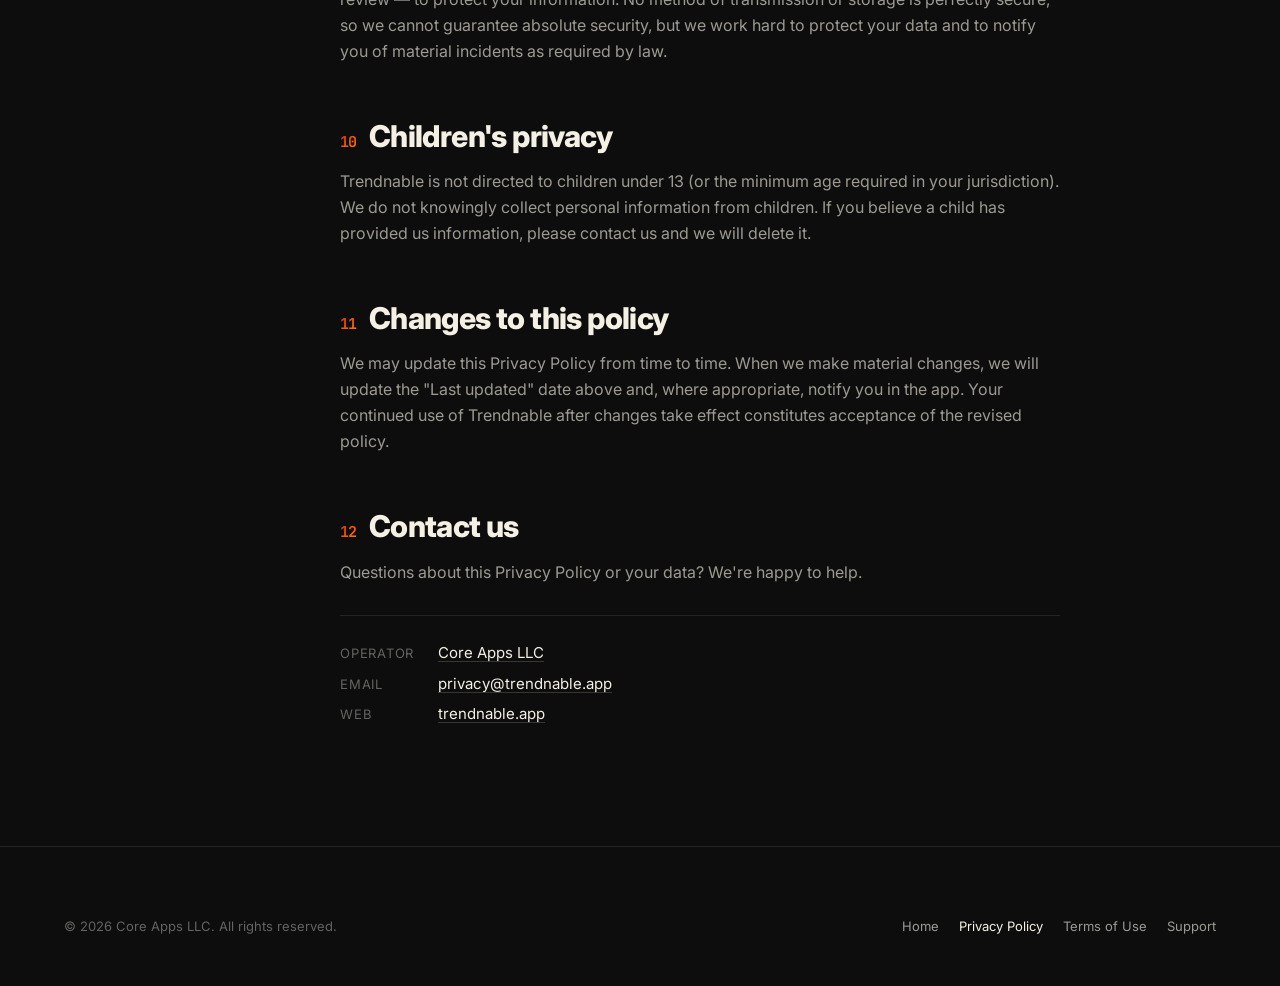
==== commit 630e73a5: "Add Support to nav and footer across all pages Co-Authored-By: Claude Sonnet 4.6 (1M context) <norep" ====
--- a/privacy.html
+++ b/privacy.html
@@ -22,6 +22,7 @@
       <a href="/">Home</a>
       <a href="/privacy" class="active" aria-current="page">Privacy</a>
       <a href="/terms">Terms</a>
+      <a href="/support">Support</a>
     </div>
     <div class="nav-right">
       <a class="legal-nav-back" href="/">
@@ -182,6 +183,7 @@
         <a href="/" style="color:var(--muted); text-decoration:none;">Home</a>
         <a href="/privacy" style="color:var(--text); text-decoration:none;">Privacy Policy</a>
         <a href="/terms" style="color:var(--muted); text-decoration:none;">Terms of Use</a>
+        <a href="/support" style="color:var(--muted); text-decoration:none;">Support</a>
       </span>
     </div>
   </div>
--- a/styles.css
+++ b/styles.css
@@ -5,19 +5,19 @@
 
 :root {
   /* Brand */
-  --accent: #2563EB;
+  --accent: #FF5500;
   --gold: #FFB800;
-  --price: #FC792E;
-
-  /* Signature logo gradient */
-  --grad: linear-gradient(115deg, #2E8BFF 0%, #8B5BFF 38%, #FF3FA4 64%, #FF8A3D 100%);
-  --grad-soft: linear-gradient(115deg, #2E8BFF, #FF3FA4 70%, #FF8A3D);
+  --price: #FF8A3D;
+
+  /* Signature brand gradient — fire palette */
+  --grad: linear-gradient(135deg, #FF2200 0%, #FF5500 50%, #FF8A00 100%);
+  --grad-soft: linear-gradient(115deg, #FF5500, #FF8A3D 70%, #FFB800);
 
   /* Dark theme (default) */
-  --bg: #0A1426;
-  --bg-deep: #070E1C;
-  --surface: #0F1A2E;
-  --surface-2: #162640;
+  --bg: #0D0D0D;
+  --bg-deep: #080808;
+  --surface: #181818;
+  --surface-2: #222222;
   --text: #F5F0E4;
   --muted: rgba(245, 240, 228, 0.62);
   --faint: rgba(245, 240, 228, 0.38);
@@ -25,8 +25,8 @@
   --hairline-strong: rgba(245, 240, 228, 0.18);
   --pos: #3DD68C;
   --neg: #FF7A6B;
-  --nav-bg: rgba(10, 20, 38, 0.72);
-  --card-glow: rgba(46, 139, 255, 0.18);
+  --nav-bg: rgba(13, 13, 13, 0.82);
+  --card-glow: rgba(255, 85, 0, 0.18);
 }
 
 [data-theme="light"] {
@@ -41,8 +41,8 @@
   --hairline-strong: rgba(21, 23, 26, 0.16);
   --pos: #16A06B;
   --neg: #D04848;
-  --nav-bg: rgba(247, 244, 237, 0.72);
-  --card-glow: rgba(37, 99, 235, 0.12);
+  --nav-bg: rgba(247, 244, 237, 0.82);
+  --card-glow: rgba(255, 85, 0, 0.12);
 }
 
 * { margin: 0; padding: 0; box-sizing: border-box; }
@@ -64,7 +64,7 @@
 .mono { font-family: "JetBrains Mono", ui-monospace, monospace; font-feature-settings: "tnum"; }
 .serif { font-family: "Fraunces", Georgia, serif; font-style: italic; }
 
-::selection { background: rgba(255, 63, 164, 0.32); color: var(--text); }
+::selection { background: rgba(255, 85, 0, 0.32); color: var(--text); }
 
 /* ---------- Layout helpers ---------- */
 .wrap { width: min(1200px, 90vw); margin: 0 auto; }
@@ -93,8 +93,8 @@
   transition: transform 0.25s cubic-bezier(.2,.8,.2,1), box-shadow 0.25s, filter 0.25s;
   white-space: nowrap;
 }
-.btn-primary { background: var(--grad); color: #fff; box-shadow: 0 8px 30px rgba(255, 63, 164, 0.28); }
-.btn-primary:hover { transform: translateY(-2px); filter: brightness(1.06); box-shadow: 0 14px 44px rgba(255, 63, 164, 0.4); }
+.btn-primary { background: var(--grad); color: #fff; box-shadow: 0 8px 30px rgba(255, 85, 0, 0.28); }
+.btn-primary:hover { transform: translateY(-2px); filter: brightness(1.06); box-shadow: 0 14px 44px rgba(255, 85, 0, 0.4); }
 .btn-ghost { background: var(--surface-2); color: var(--text); border: 1px solid var(--hairline-strong); }
 .btn-ghost:hover { transform: translateY(-2px); background: var(--surface); }
 .btn-sm { padding: 9px 16px; font-size: 14px; }
@@ -155,7 +155,7 @@
   position: absolute; top: -9px; right: -7px; z-index: 2;
   font-size: 10px; font-weight: 800; letter-spacing: 0.06em; text-transform: uppercase;
   background: var(--grad); color: #fff; padding: 3px 8px; border-radius: 980px;
-  box-shadow: 0 4px 14px rgba(255,63,164,0.4); white-space: nowrap;
+  box-shadow: 0 4px 14px rgba(255,85,0,0.4); white-space: nowrap;
 }
 
 /* ---------- Phone frame ---------- */
@@ -348,7 +348,7 @@
 .finalcta {
   text-align: center; border-radius: 40px; padding: clamp(60px, 9vw, 110px) 30px;
   position: relative; overflow: hidden; border: 1px solid var(--hairline);
-  background: radial-gradient(120% 120% at 50% 0%, rgba(46,139,255,0.16), transparent 60%), var(--surface);
+  background: radial-gradient(120% 120% at 50% 0%, rgba(255,85,0,0.14), transparent 60%), var(--surface);
 }
 .finalcta h2 { font-size: clamp(34px, 6vw, 72px); font-weight: 800; letter-spacing: -0.03em; line-height: 1.04; }
 .finalcta p { color: var(--muted); font-size: clamp(17px, 2.2vw, 22px); margin: 20px auto 0; max-width: 50ch; }
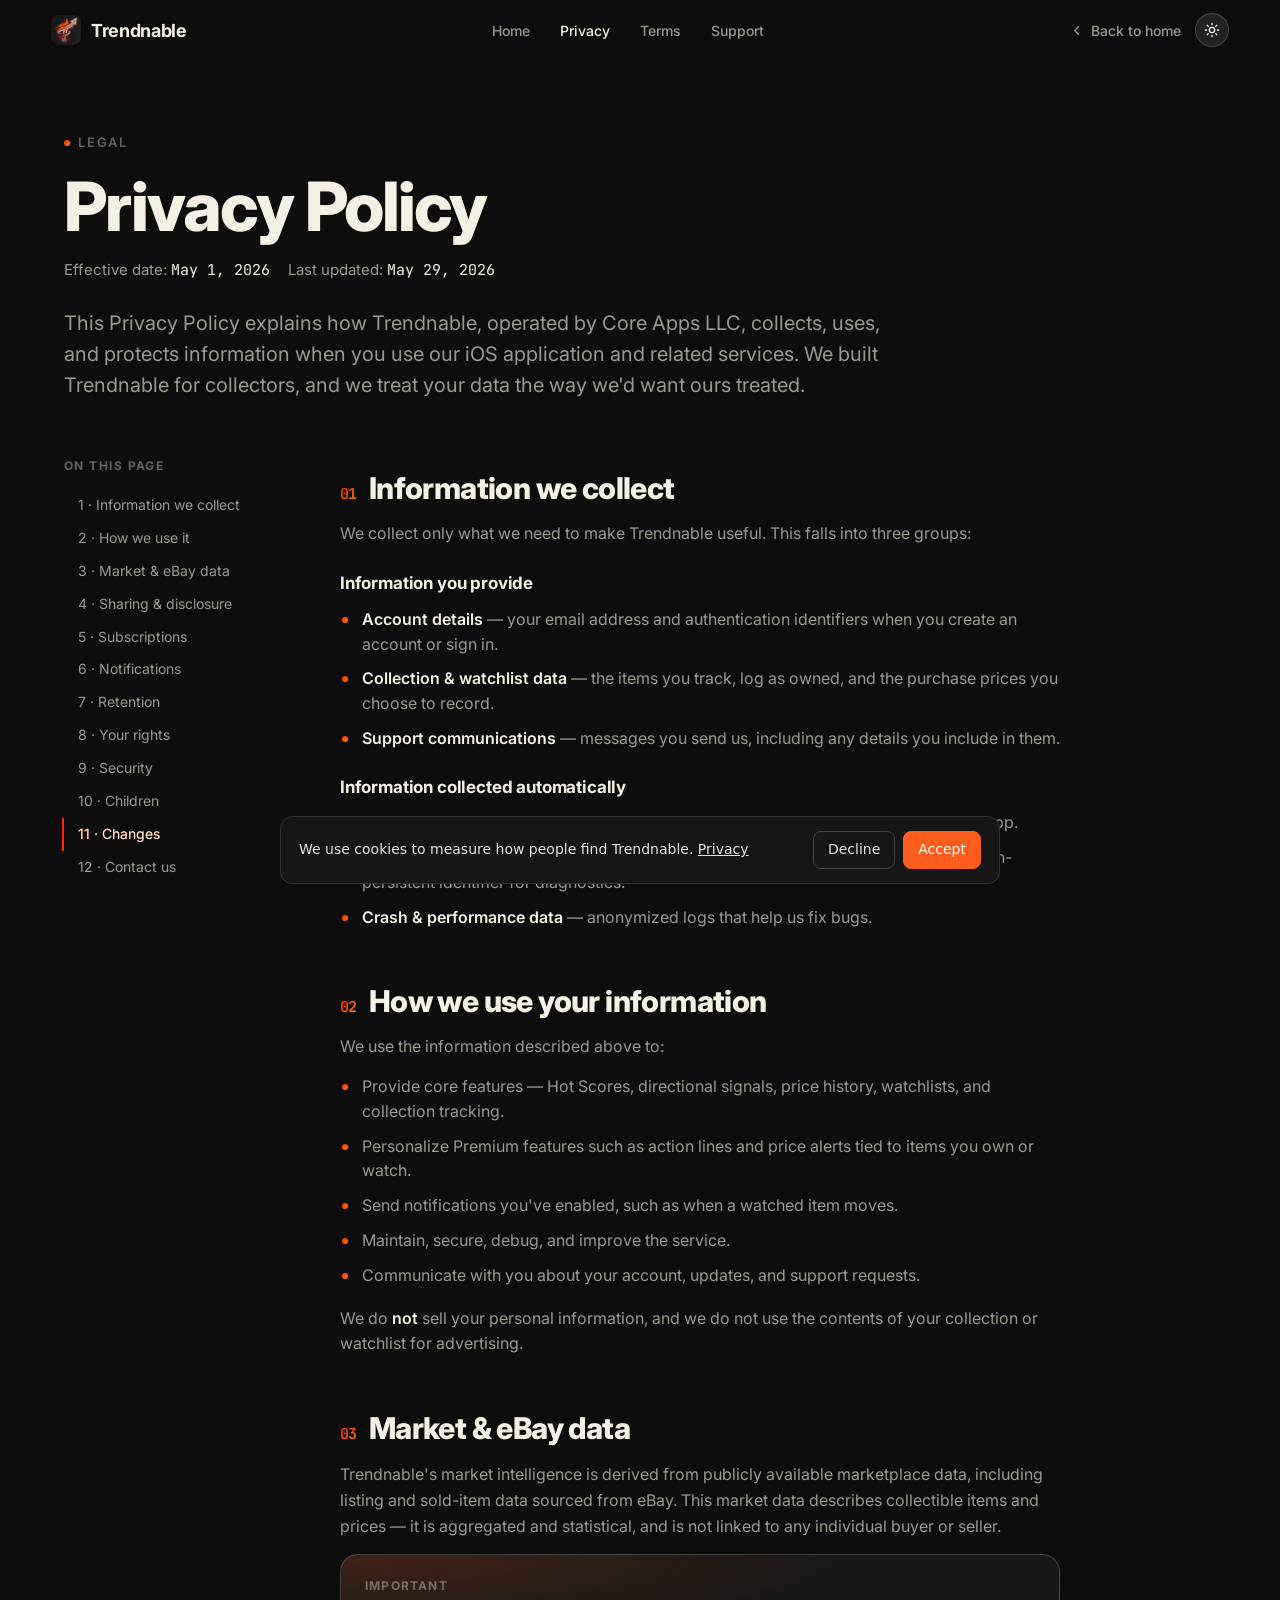
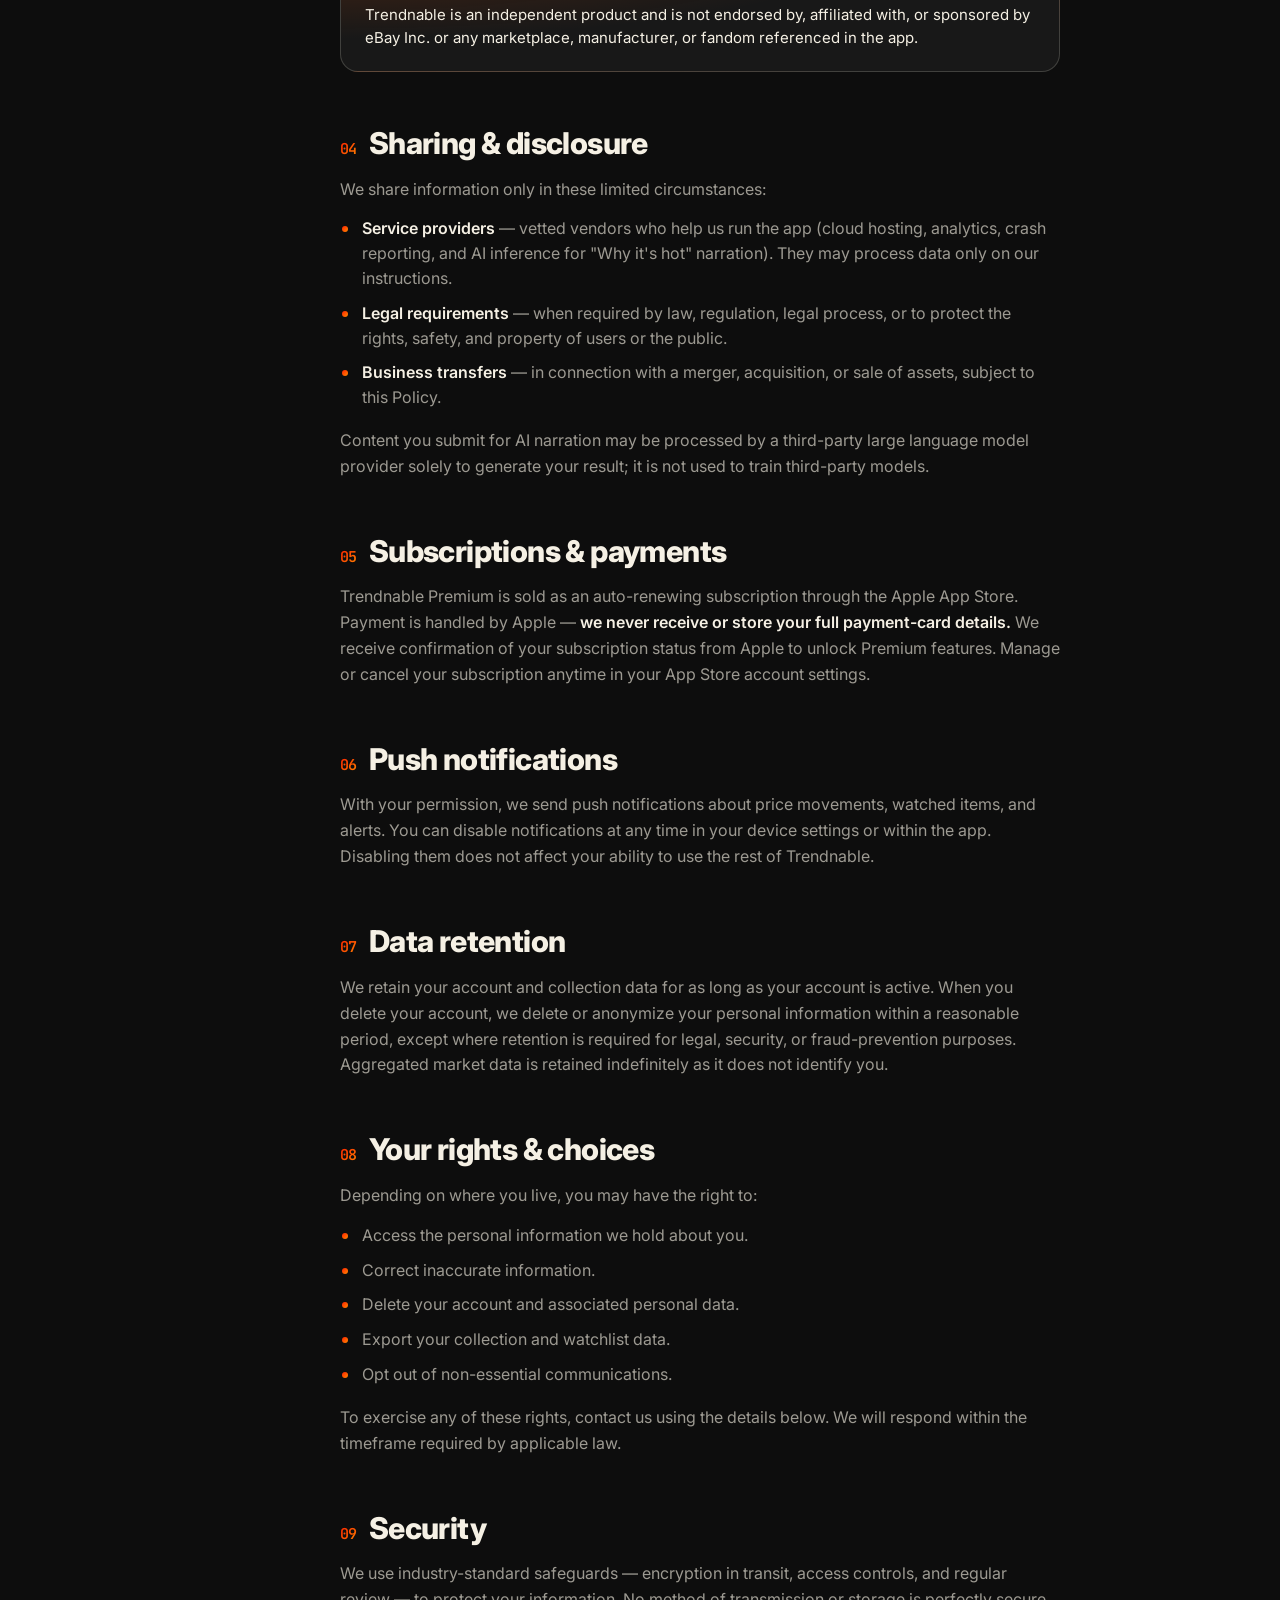
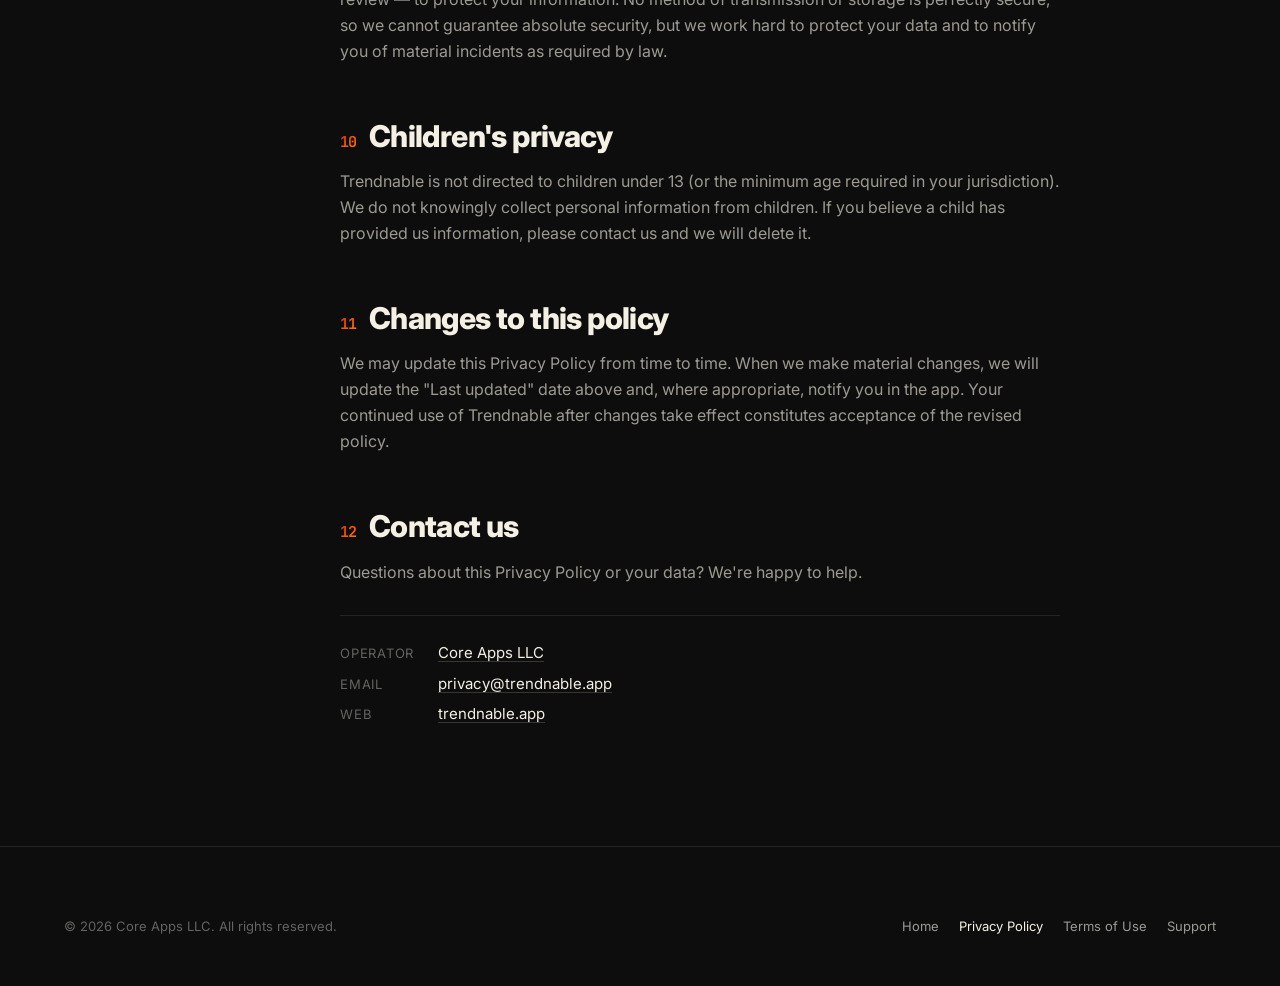
==== commit 53cdca63: "Add Meta Pixel with consent banner to all pages Pixel ID 1803693433972097. Loads only after visitor " ====
--- a/privacy.html
+++ b/privacy.html
@@ -3,12 +3,91 @@
 <head>
 <meta charset="UTF-8" />
 <meta name="viewport" content="width=device-width, initial-scale=1.0" />
-<title>Privacy Policy — Trendnable</title>
+<title>Privacy Policy — Trendnable Collectibles App</title>
+<meta name="description" content="Read Trendnable's privacy policy. Learn how we collect, use, and protect your data in the Trendnable collectibles price tracker app." />
+<link rel="canonical" href="https://trendnable.app/privacy" />
+<meta name="robots" content="index, follow" />
 <link rel="icon" href="assets/trendnable-logo.png" />
 <link rel="preconnect" href="https://fonts.googleapis.com" />
 <link rel="preconnect" href="https://fonts.gstatic.com" crossorigin />
 <link href="https://fonts.googleapis.com/css2?family=Inter:wght@400;500;600;700;800;900&family=Fraunces:ital,opsz,wght@1,9..144,400;1,9..144,500&family=JetBrains+Mono:wght@400;500;600;700&display=swap" rel="stylesheet" />
 <link rel="stylesheet" href="styles.css" />
+<script>
+(function () {
+  var PIXEL_ID = '1803693433972097';
+  var KEY = 'tn_cookie_consent';
+
+  function loadPixel() {
+    if (window.fbq) return;
+    !function(f,b,e,v,n,t,s){if(f.fbq)return;n=f.fbq=function(){n.callMethod?
+    n.callMethod.apply(n,arguments):n.queue.push(arguments)};if(!f._fbq)f._fbq=n;
+    n.push=n;n.loaded=!0;n.version='2.0';n.queue=[];t=b.createElement(e);t.async=!0;
+    t.src=v;s=b.getElementsByTagName(e)[0];s.parentNode.insertBefore(t,s)}(window,
+    document,'script','https://connect.facebook.net/en_US/fbevents.js');
+    fbq('init', PIXEL_ID);
+    fbq('track', 'PageView');
+  }
+
+  function fixStoreLinks() {
+    var links = document.querySelectorAll('a[href*="apps.apple.com/es/"]');
+    for (var i = 0; i < links.length; i++) {
+      links[i].href = links[i].href.replace('apps.apple.com/es/', 'apps.apple.com/us/');
+    }
+  }
+
+  function trackStoreClicks() {
+    document.addEventListener('click', function (e) {
+      var a = e.target.closest && e.target.closest('a[href*="apps.apple.com"]');
+      if (!a) return;
+      if (window.fbq) fbq('trackCustom', 'AppStoreClick', { location: a.className || 'link' });
+      if (window.gtag) gtag('event', 'app_store_click', { link_class: a.className || 'link' });
+    }, true);
+  }
+
+  function showBanner() {
+    var el = document.createElement('div');
+    el.id = 'tn-cookie-banner';
+    el.setAttribute('role', 'dialog');
+    el.setAttribute('aria-label', 'Cookie notice');
+    el.innerHTML =
+      '<span>We use cookies to measure how people find Trendnable. ' +
+      '<a href="/privacy" style="color:inherit;text-decoration:underline">Privacy</a></span>' +
+      '<span><button type="button" data-consent="denied">Decline</button>' +
+      '<button type="button" data-consent="granted">Accept</button></span>';
+    var css = document.createElement('style');
+    css.textContent =
+      '#tn-cookie-banner{position:fixed;left:16px;right:16px;bottom:16px;z-index:9999;' +
+      'display:flex;gap:16px;justify-content:space-between;align-items:center;flex-wrap:wrap;' +
+      'background:#161617;color:#e6e3df;border:1px solid #333;border-radius:12px;padding:14px 18px;' +
+      'font:14px/1.4 system-ui,sans-serif;max-width:720px;margin:0 auto}' +
+      '#tn-cookie-banner button{margin-left:8px;padding:8px 14px;border-radius:8px;border:1px solid #444;' +
+      'background:transparent;color:#e6e3df;cursor:pointer;font:inherit}' +
+      '#tn-cookie-banner button[data-consent=granted]{background:#ff5c1e;border-color:#ff5c1e;color:#fff}';
+    document.head.appendChild(css);
+    document.body.appendChild(el);
+    el.addEventListener('click', function (e) {
+      var b = e.target.closest('button[data-consent]');
+      if (!b) return;
+      localStorage.setItem(KEY, b.getAttribute('data-consent'));
+      el.remove();
+      if (b.getAttribute('data-consent') === 'granted') loadPixel();
+    });
+  }
+
+  function init() {
+    fixStoreLinks();
+    trackStoreClicks();
+    var consent = localStorage.getItem(KEY);
+    if (consent === 'granted') loadPixel();
+    else if (consent !== 'denied') showBanner();
+  }
+
+  if (document.readyState === 'loading') document.addEventListener('DOMContentLoaded', init);
+  else init();
+})();
+</script>
+<noscript><img height="1" width="1" style="display:none"
+  src="https://www.facebook.com/tr?id=1803693433972097&ev=PageView&noscript=1"/></noscript>
 </head>
 <body>
 
--- a/styles.css
+++ b/styles.css
@@ -172,11 +172,12 @@
 }
 
 /* Hero device fan (real app screenshots) */
-.hero-fan { position: relative; width: 760px; max-width: 100%; height: 690px; margin: 52px auto 0; }
+.hero-fan { position: relative; width: 980px; max-width: 100%; height: 690px; margin: 52px auto 0; }
 .hero-fan .phone { position: absolute; top: 0; left: 50%; aspect-ratio: 1320 / 2868; }
-.hero-fan .phone.center { width: 300px; margin-left: -150px; z-index: 3; }
-.hero-fan .phone.left   { width: 252px; margin-left: -339px; top: 66px; transform: rotate(-8deg); z-index: 1; }
-.hero-fan .phone.right  { width: 252px; margin-left: 87px;  top: 66px; transform: rotate(8deg);  z-index: 2; }
+.hero-fan .phone.p1 { width: 222px; margin-left: -420px; top: 90px; transform: rotate(-13deg); z-index: 1; animation: floaty 7.5s ease-in-out infinite; animation-delay: -2.1s; }
+.hero-fan .phone.p2 { width: 258px; margin-left: -208px; top: 28px; transform: rotate(-2deg);  z-index: 3; animation: floaty 6.0s ease-in-out infinite; animation-delay: -0.5s; }
+.hero-fan .phone.p3 { width: 258px; margin-left: -10px;  top: 28px; transform: rotate(2deg);   z-index: 3; animation: floaty 5.2s ease-in-out infinite; animation-delay: -1.7s; }
+.hero-fan .phone.p4 { width: 222px; margin-left: 228px;  top: 90px; transform: rotate(13deg);  z-index: 1; animation: floaty 6.8s ease-in-out infinite; animation-delay: -3.4s; }
 .real-shot { width: 100%; height: 100%; object-fit: cover; object-position: top center; display: block; }
 .hero-fan-cap {
   display: flex; gap: 14px; justify-content: center; align-items: center; flex-wrap: wrap;
@@ -184,14 +185,15 @@
 }
 .hero-fan-cap .dotcap { width: 4px; height: 4px; border-radius: 50%; background: var(--grad); flex-shrink: 0; }
 
-@media (max-width: 900px) {
+@media (max-width: 960px) {
   .hero-fan { transform: scale(0.76); transform-origin: top center; height: 540px; }
   .hero-fan-cap { margin-top: 6px; }
 }
 @media (max-width: 600px) {
   .hero-fan { transform: none; height: auto; width: auto; }
-  .hero-fan .phone.left, .hero-fan .phone.right { display: none; }
-  .hero-fan .phone.center { position: relative; left: auto; top: auto; margin: 0 auto; width: min(280px, 78vw); }
+  .hero-fan .phone.p1, .hero-fan .phone.p4 { display: none; }
+  .hero-fan .phone.p2 { position: relative; left: auto; top: auto; margin: 0 auto 0 calc(50% - 140px); transform: rotate(-4deg); width: min(260px, 75vw); }
+  .hero-fan .phone.p3 { position: absolute; top: 24px; left: 50%; margin-left: 10px; transform: rotate(4deg); width: min(260px, 75vw); }
 }
 
 /* in-app item card */
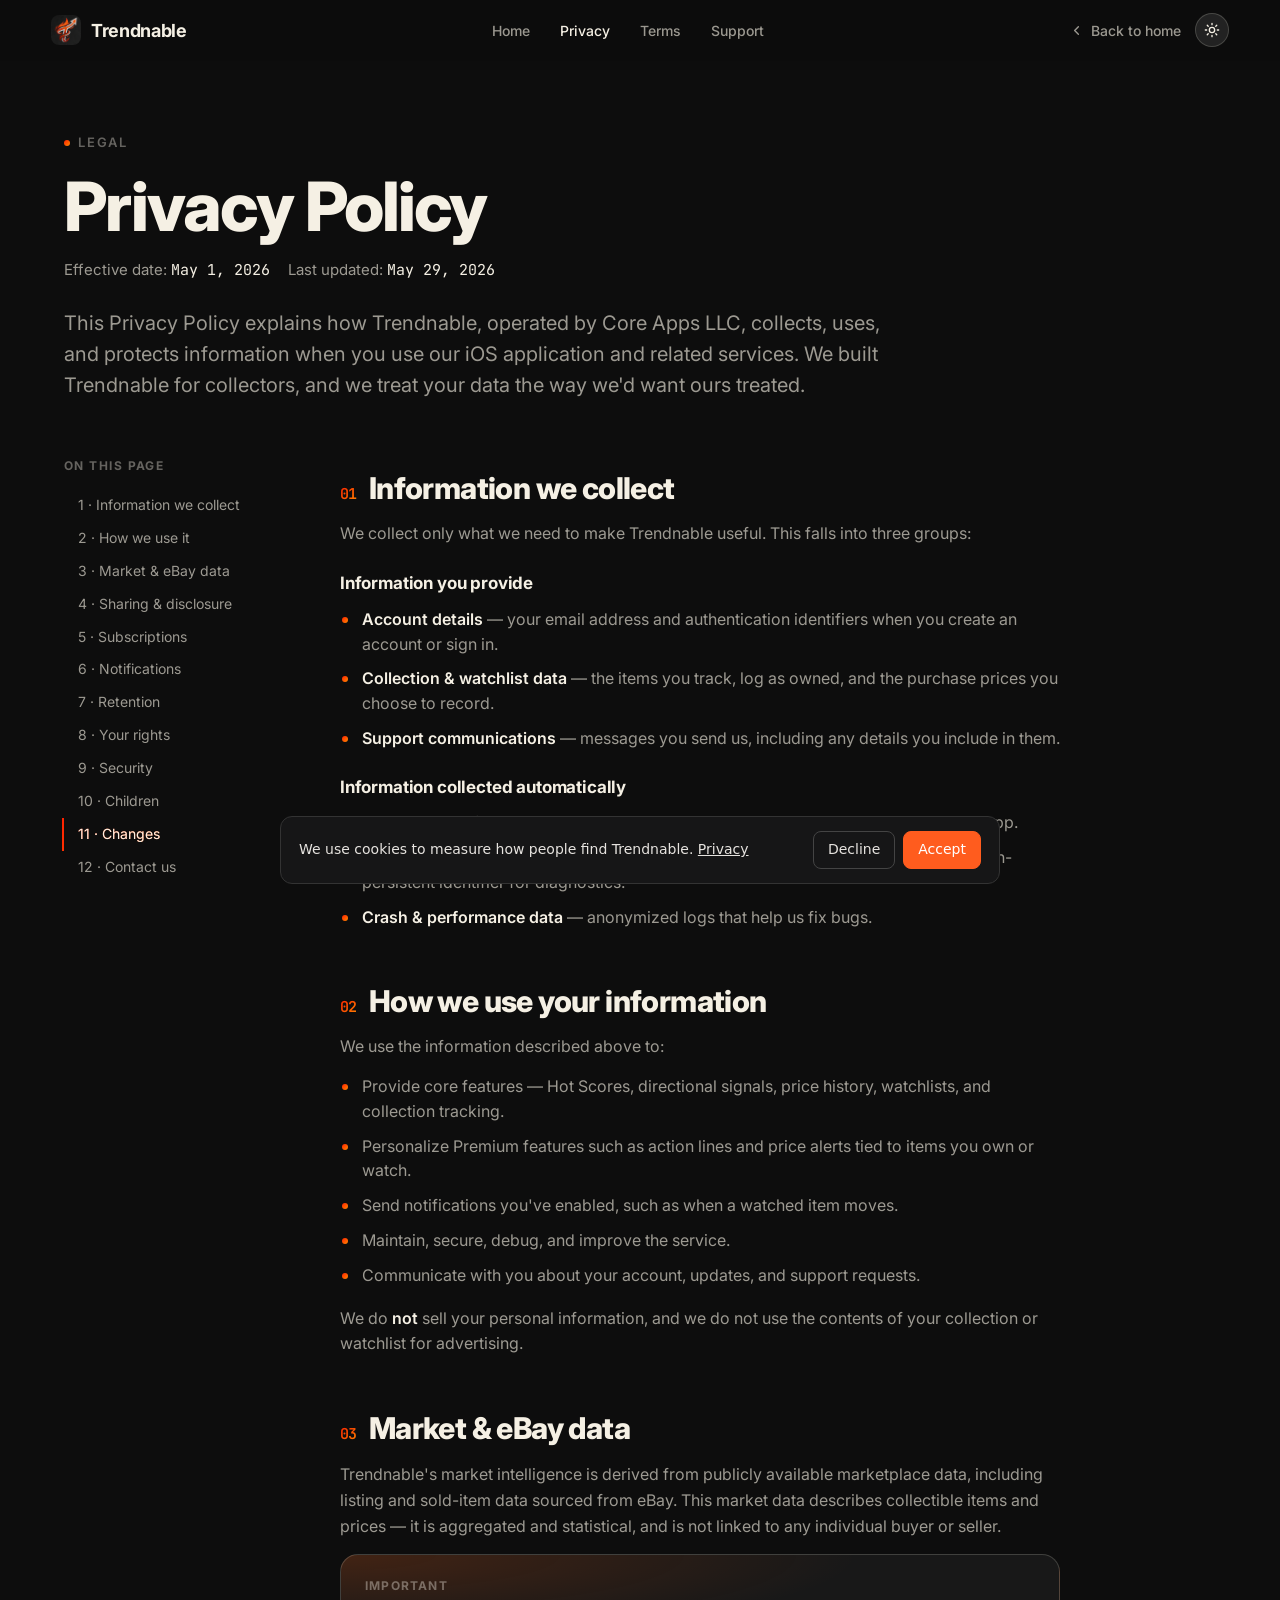
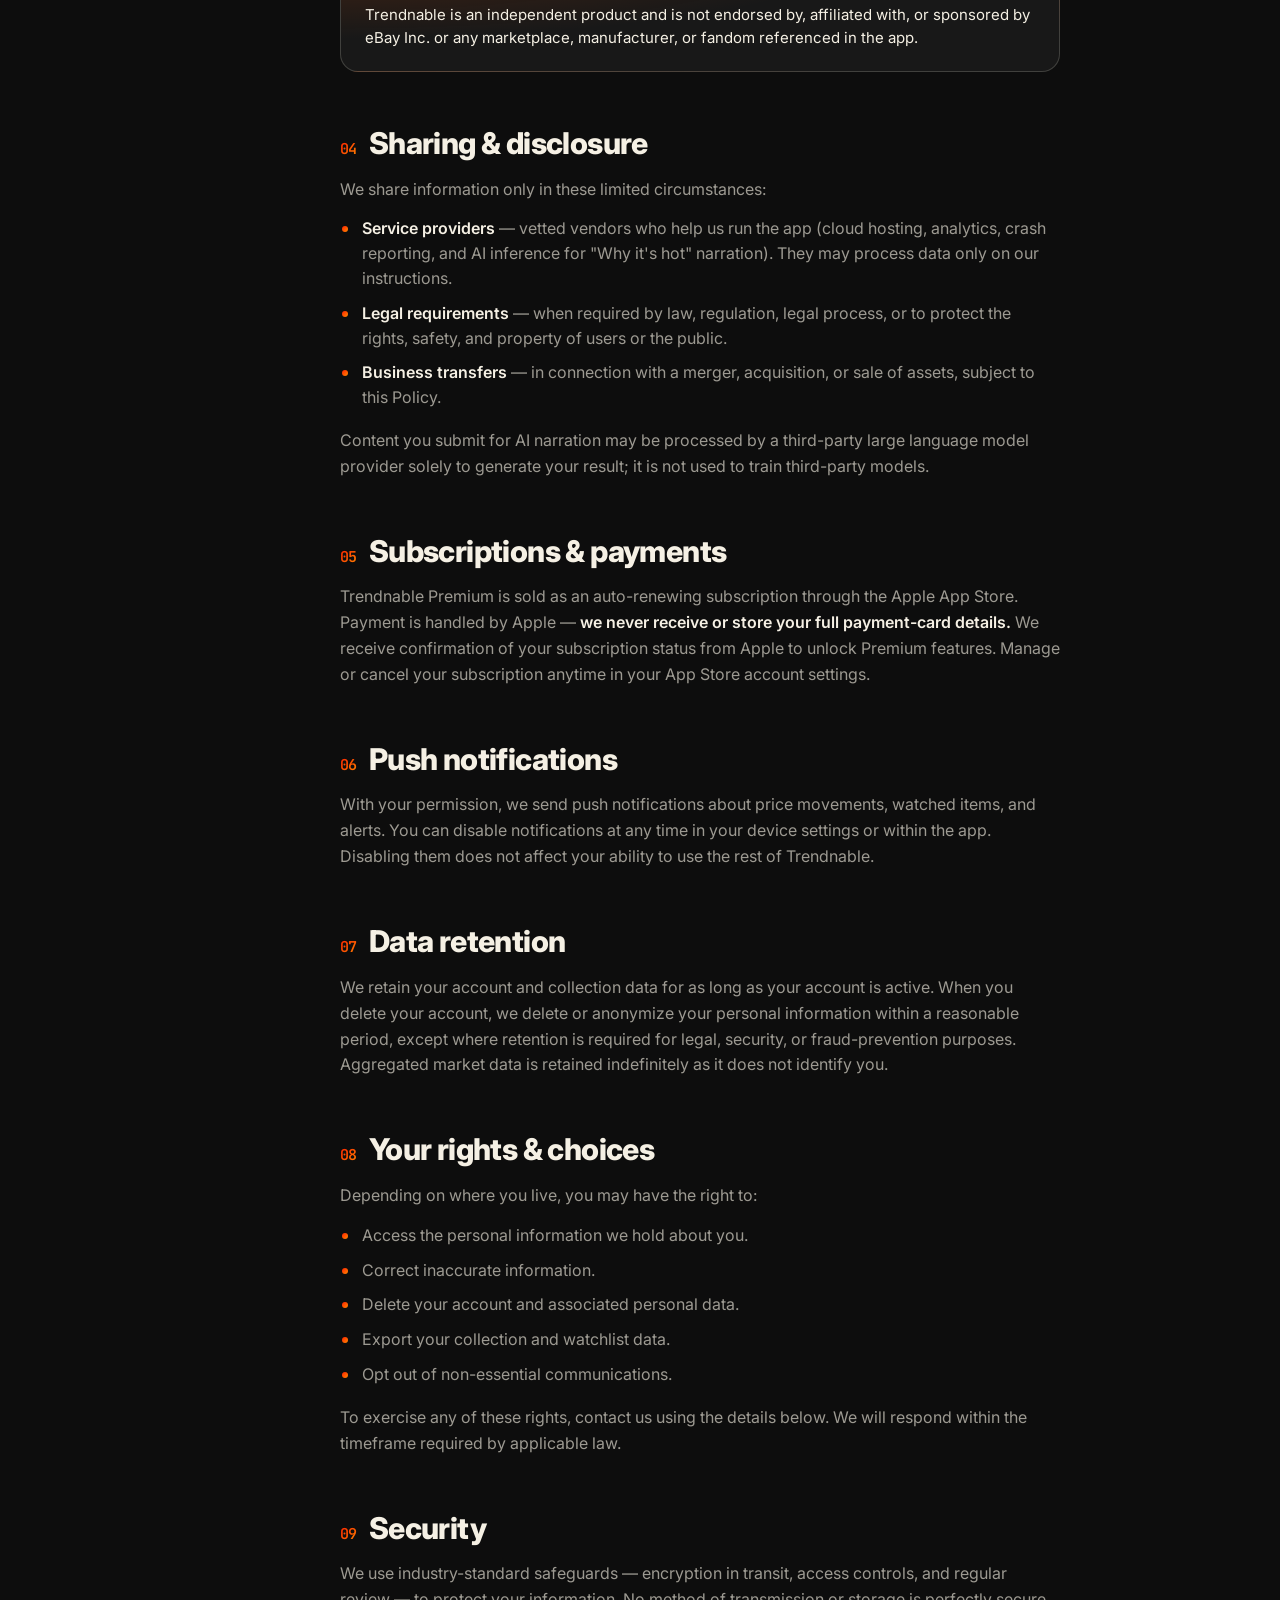
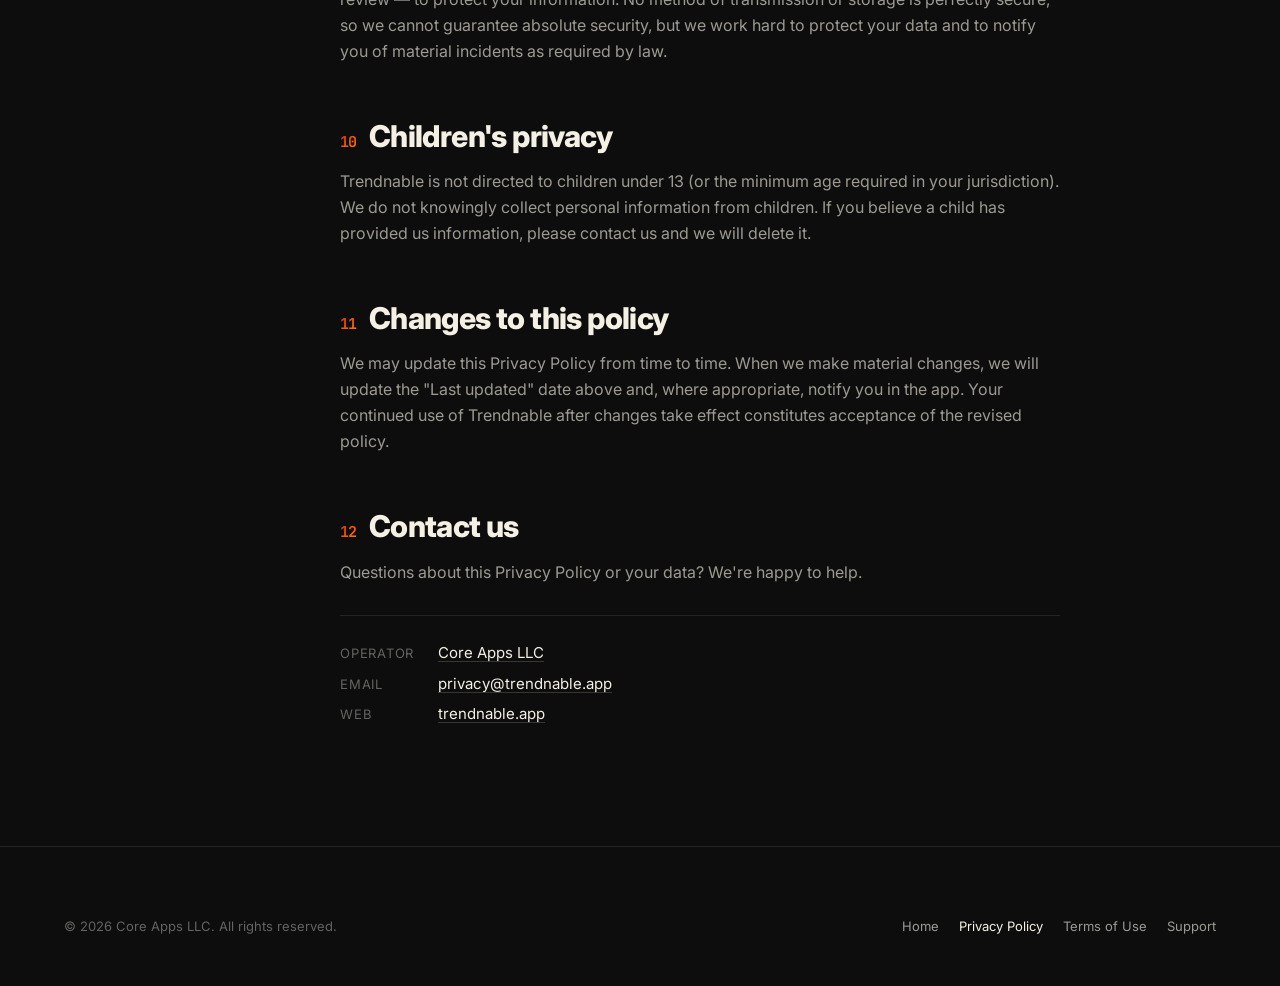
==== commit 884946db: "Update Meta Pixel: App Analytics campaign token injection for Meta ads Visitors landing with utm_sou" ====
--- a/privacy.html
+++ b/privacy.html
@@ -28,10 +28,31 @@
     fbq('track', 'PageView');
   }
 
+  // Apple App Analytics campaign tokens. Only appended when the visitor arrived
+  // from a Meta ad (utm_source=meta), so organic installs stay untagged.
+  var APPLE_PT = '101830132';
+  var CT_KEY = 'tn_apple_ct';
+
+  function rememberCampaign() {
+    var q = new URLSearchParams(location.search);
+    if (q.get('utm_source') === 'meta') {
+      sessionStorage.setItem(CT_KEY, 'meta_' + (q.get('utm_campaign') || 'unknown'));
+    }
+  }
+
   function fixStoreLinks() {
-    var links = document.querySelectorAll('a[href*="apps.apple.com/es/"]');
+    var ct = sessionStorage.getItem(CT_KEY);
+    var links = document.querySelectorAll('a[href*="apps.apple.com"]');
     for (var i = 0; i < links.length; i++) {
-      links[i].href = links[i].href.replace('apps.apple.com/es/', 'apps.apple.com/us/');
+      var a = links[i];
+      a.href = a.href.replace('apps.apple.com/es/', 'apps.apple.com/us/');
+      if (ct && a.href.indexOf('pt=') === -1) {
+        var u = new URL(a.href);
+        u.searchParams.set('pt', APPLE_PT);
+        u.searchParams.set('ct', ct.slice(0, 40));
+        u.searchParams.set('mt', '8');
+        a.href = u.toString();
+      }
     }
   }
 
@@ -75,6 +96,7 @@
   }
 
   function init() {
+    rememberCampaign();
     fixStoreLinks();
     trackStoreClicks();
     var consent = localStorage.getItem(KEY);
